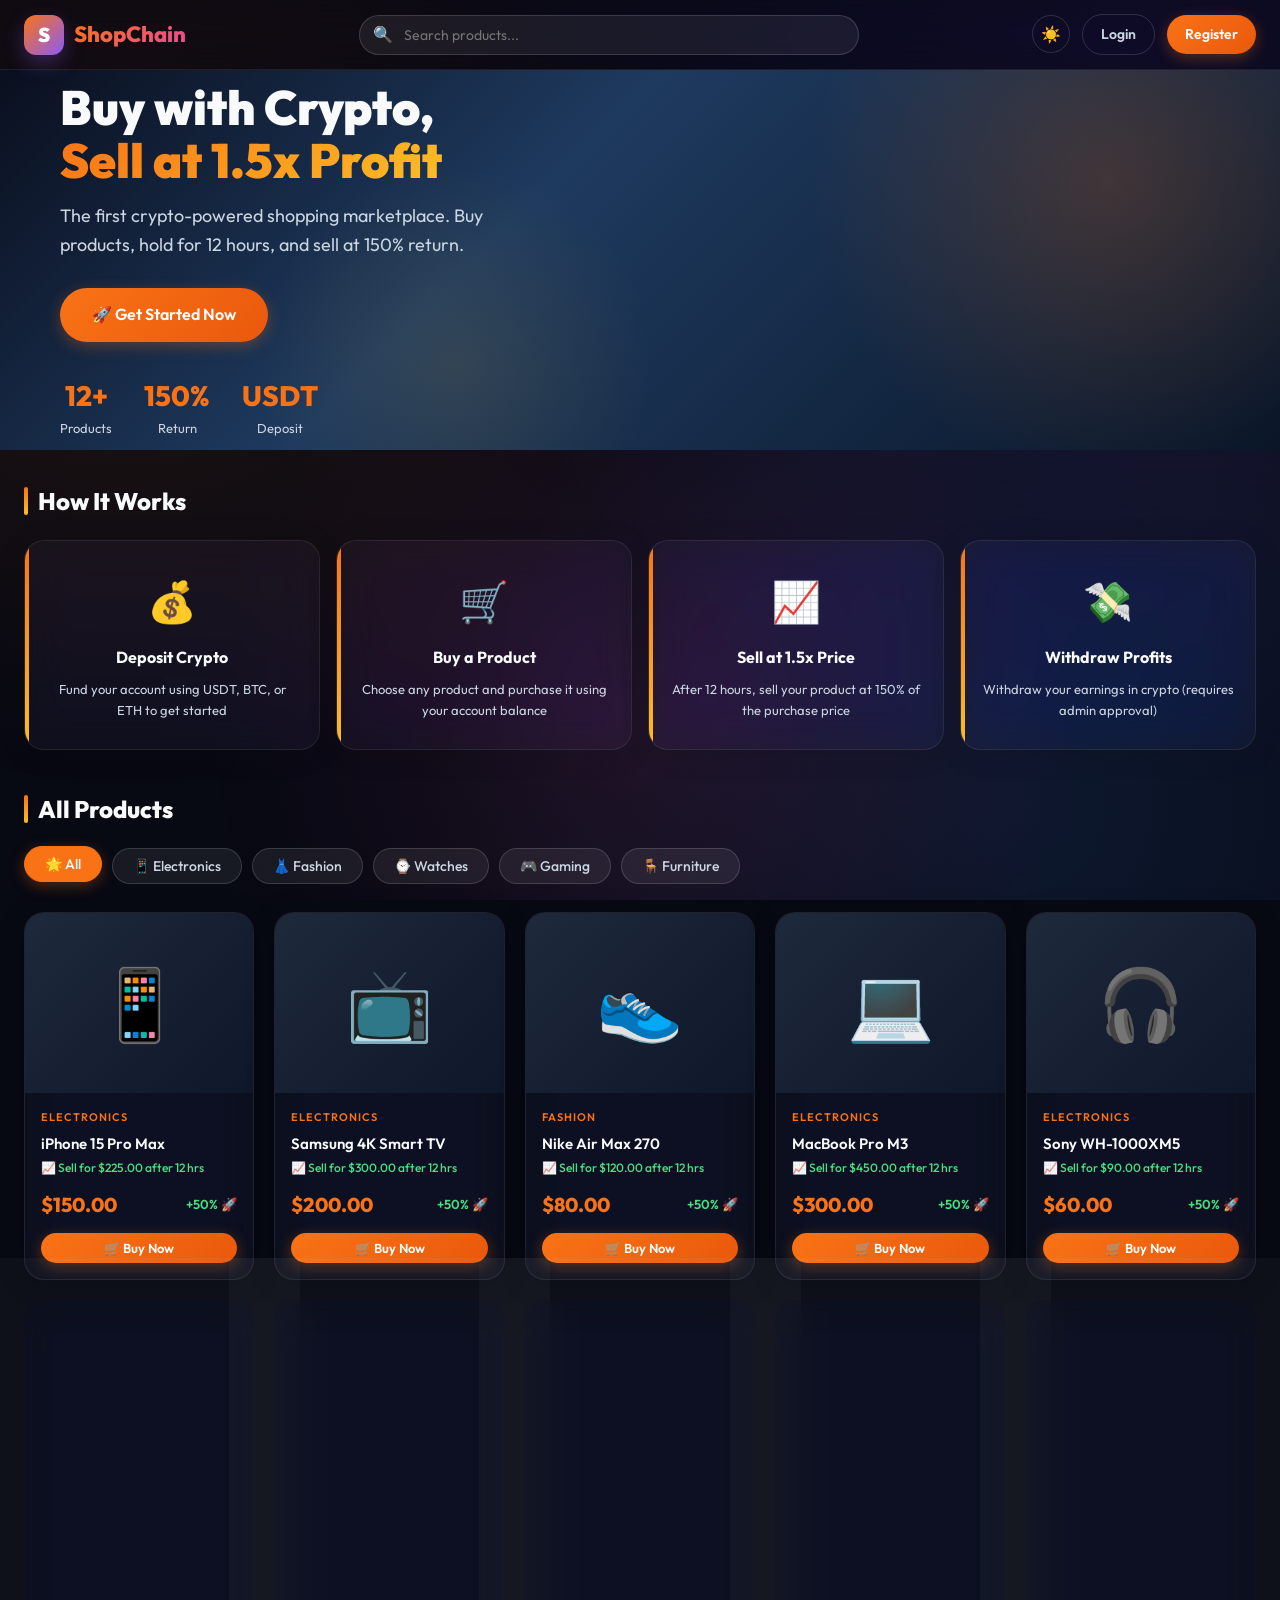
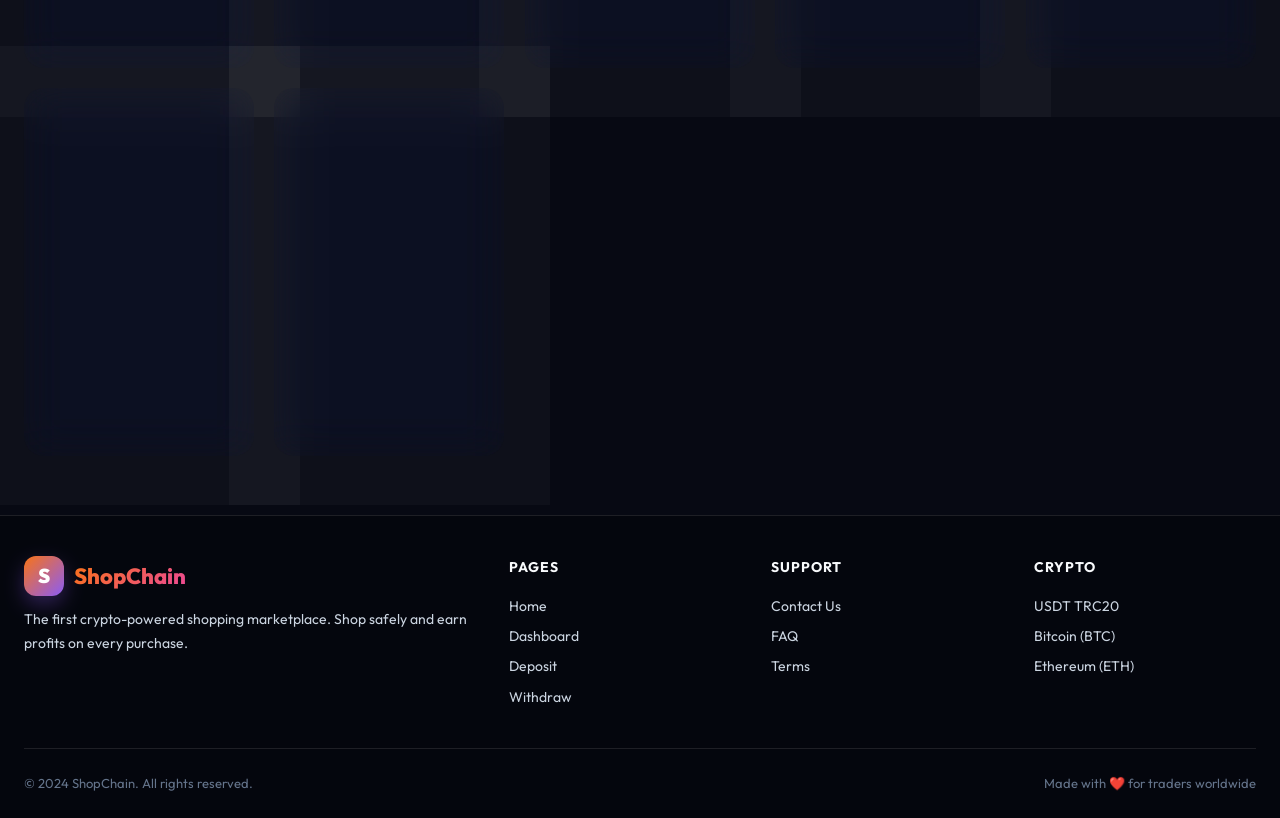
==== index.html @ e7ab2692 "feat: complete ShopChain platform with auto-verify BEP20 USDT deposits, light/dark themes, and mobil" ====
<!DOCTYPE html>
<html lang="en">
<head>
  <meta charset="UTF-8">
  <meta name="viewport" content="width=device-width, initial-scale=1.0">
  <title>ShopChain — Crypto-Powered Shopping Marketplace</title>
  <meta name="description" content="The best crypto-powered shopping marketplace. Buy products, hold them, and sell at 1.5x profit.">
  <link rel="stylesheet" href="/css/style.css">
</head>
<body>

<!-- NAVBAR -->
<nav class="navbar">
  <a href="/index.html" class="navbar-brand">
    <div class="logo-icon">S</div>
    <div class="logo-text">ShopChain</div>
  </a>
  <div class="navbar-center">
    <div class="search-box">
      <span class="search-icon">🔍</span>
      <input type="text" id="search-input" placeholder="Search products..." oninput="filterProducts()">
    </div>
  </div>
  <div class="navbar-right" id="nav-right">
    <a href="/login.html" class="nav-btn nav-btn-ghost">Login</a>
    <a href="/register.html" class="nav-btn nav-btn-primary">Register</a>
  </div>
</nav>

<!-- HERO BANNER -->
<div class="hero-banner">
  <div class="hero-bg"></div>
  <div class="hero-content">
    <h1>Buy with Crypto,<br><span>Sell at 1.5x Profit</span></h1>
    <p>The first crypto-powered shopping marketplace. Buy products, hold for 12 hours, and sell at 150% return.</p>
    <a href="/register.html" class="btn btn-primary" style="width:auto;padding:14px 32px;font-size:16px;">
      🚀 Get Started Now
    </a>
    <div class="hero-stats">
      <div class="hero-stat">
        <div class="hero-stat-value">12+</div>
        <div class="hero-stat-label">Products</div>
      </div>
      <div class="hero-stat">
        <div class="hero-stat-value">150%</div>
        <div class="hero-stat-label">Return</div>
      </div>
      <div class="hero-stat">
        <div class="hero-stat-value">USDT</div>
        <div class="hero-stat-label">Deposit</div>
      </div>
    </div>
  </div>
</div>

<!-- MAIN CONTENT -->
<div class="container">

  <!-- HOW IT WORKS -->
  <div style="margin-bottom:40px;">
    <div class="section-title">How It Works</div>
    <div style="display:grid;grid-template-columns:repeat(auto-fit,minmax(200px,1fr));gap:16px;">
      <div class="stat-card" style="text-align:center;padding:28px 20px;">
        <div style="font-size:40px;margin-bottom:12px;">💰</div>
        <div style="font-weight:700;margin-bottom:8px;font-size:16px;">Deposit Crypto</div>
        <div style="font-size:13px;color:var(--text-secondary);">Fund your account using USDT, BTC, or ETH to get started</div>
      </div>
      <div class="stat-card" style="text-align:center;padding:28px 20px;">
        <div style="font-size:40px;margin-bottom:12px;">🛒</div>
        <div style="font-weight:700;margin-bottom:8px;font-size:16px;">Buy a Product</div>
        <div style="font-size:13px;color:var(--text-secondary);">Choose any product and purchase it using your account balance</div>
      </div>
      <div class="stat-card" style="text-align:center;padding:28px 20px;">
        <div style="font-size:40px;margin-bottom:12px;">📈</div>
        <div style="font-weight:700;margin-bottom:8px;font-size:16px;">Sell at 1.5x Price</div>
        <div style="font-size:13px;color:var(--text-secondary);">After 12 hours, sell your product at 150% of the purchase price</div>
      </div>
      <div class="stat-card" style="text-align:center;padding:28px 20px;">
        <div style="font-size:40px;margin-bottom:12px;">💸</div>
        <div style="font-weight:700;margin-bottom:8px;font-size:16px;">Withdraw Profits</div>
        <div style="font-size:13px;color:var(--text-secondary);">Withdraw your earnings in crypto (requires admin approval)</div>
      </div>
    </div>
  </div>

  <!-- CATEGORY FILTER -->
  <div class="section-title">All Products</div>
  <div class="category-chips" id="category-chips">
    <button class="chip active" onclick="filterByCategory('all', this)">🌟 All</button>
    <button class="chip" onclick="filterByCategory('Electronics', this)">📱 Electronics</button>
    <button class="chip" onclick="filterByCategory('Fashion', this)">👗 Fashion</button>
    <button class="chip" onclick="filterByCategory('Watches', this)">⌚ Watches</button>
    <button class="chip" onclick="filterByCategory('Gaming', this)">🎮 Gaming</button>
    <button class="chip" onclick="filterByCategory('Furniture', this)">🪑 Furniture</button>
  </div>

  <!-- PRODUCT GRID -->
  <div class="product-grid" id="product-grid"></div>

</div>

<!-- FOOTER -->
<footer>
  <div class="footer-grid">
    <div class="footer-brand">
      <div class="navbar-brand" style="margin-bottom:12px;">
        <div class="logo-icon">S</div>
        <div class="logo-text">ShopChain</div>
      </div>
      <p>The first crypto-powered shopping marketplace. Shop safely and earn profits on every purchase.</p>
    </div>
    <div class="footer-col">
      <h4>Pages</h4>
      <a href="/index.html">Home</a>
      <a href="/dashboard.html">Dashboard</a>
      <a href="/deposit.html">Deposit</a>
      <a href="/withdraw.html">Withdraw</a>
    </div>
    <div class="footer-col">
      <h4>Support</h4>
      <a href="#">Contact Us</a>
      <a href="#">FAQ</a>
      <a href="#">Terms</a>
    </div>
    <div class="footer-col">
      <h4>Crypto</h4>
      <a href="#">USDT TRC20</a>
      <a href="#">Bitcoin (BTC)</a>
      <a href="#">Ethereum (ETH)</a>
    </div>
  </div>
  <div class="footer-bottom">
    <span>© 2024 ShopChain. All rights reserved.</span>
    <span>Made with ❤️ for traders worldwide</span>
  </div>
</footer>

<!-- BUY MODAL -->
<div class="modal-overlay" id="buy-modal">
  <div class="modal">
    <div class="modal-header">
      <div class="modal-title" id="modal-product-title">Buy Product</div>
      <button class="modal-close" onclick="closeBuyModal()">✕</button>
    </div>
    <div id="modal-body"></div>
  </div>
</div>

<script src="/js/app.js"></script>
<script>
  let currentCategory = 'all';
  let searchQuery = '';

  window.onload = function () {
    const user = getCurrentUser();
    updateNavBar(user);
    renderProducts();
  };

  function renderProducts() {
    const db = getDB();
    const grid = document.getElementById('product-grid');
    let products = db.products;

    if (currentCategory !== 'all') products = products.filter(p => p.category === currentCategory);
    if (searchQuery) products = products.filter(p => p.name.toLowerCase().includes(searchQuery.toLowerCase()));

    if (products.length === 0) {
      grid.innerHTML = `<div class="empty-state" style="grid-column:1/-1"><div class="empty-icon">🔍</div><h3>No products found</h3><p>Try a different search keyword</p></div>`;
      return;
    }

    grid.innerHTML = products.map(p => `
      <div class="product-card fade-up" onclick="showBuyModal('${p.id}')">
        <div class="product-img-wrap">
          <div style="font-size:70px;">${p.emoji}</div>
        </div>
        <div class="product-info">
          <div class="product-category">${p.category}</div>
          <div class="product-name">${p.name}</div>
          <div class="product-return">📈 Sell for ${formatMoney(p.price * 1.5)} after 12 hrs</div>
          <div class="product-price-row">
            <div class="product-price">${formatMoney(p.price)}</div>
            <div class="product-sell-price">+50% 🚀</div>
          </div>
          <button class="btn btn-primary btn-sm" onclick="event.stopPropagation();showBuyModal('${p.id}')">
            🛒 Buy Now
          </button>
        </div>
      </div>
    `).join('');
  }

  function filterByCategory(cat, btn) {
    currentCategory = cat;
    document.querySelectorAll('.chip').forEach(c => c.classList.remove('active'));
    btn.classList.add('active');
    renderProducts();
  }

  function filterProducts() {
    searchQuery = document.getElementById('search-input').value;
    renderProducts();
  }

  function showBuyModal(productId) {
    const user = getCurrentUser();
    const db = getDB();
    const product = db.products.find(p => p.id === productId);
    if (!product) return;

    document.getElementById('modal-product-title').textContent = product.name;

    if (!user) {
      document.getElementById('modal-body').innerHTML = `
        <div style="text-align:center;padding:20px 0;">
          <div style="font-size:60px;margin-bottom:16px;">${product.emoji}</div>
          <div style="font-size:18px;font-weight:700;margin-bottom:8px;">${product.name}</div>
          <div style="color:var(--text-secondary);font-size:14px;margin-bottom:24px;">${product.description}</div>
          <div style="background:rgba(249,115,22,0.1);border:1px solid rgba(249,115,22,0.3);border-radius:12px;padding:16px;margin-bottom:20px;">
            <div style="font-size:13px;color:var(--text-secondary);">Buy Price</div>
            <div style="font-size:28px;font-weight:800;color:var(--primary);">${formatMoney(product.price)}</div>
            <div style="font-size:13px;color:var(--success);">↑ Sell Price: ${formatMoney(product.price * 1.5)}</div>
          </div>
          <p style="font-size:14px;color:var(--text-secondary);margin-bottom:20px;">Please login to purchase this product</p>
          <a href="/login.html" class="btn btn-primary">🔑 Login Now</a>
        </div>`;
    } else {
      const canAfford = user.balance >= product.price;
      document.getElementById('modal-body').innerHTML = `
        <div style="text-align:center;padding:10px 0;">
          <div style="font-size:60px;margin-bottom:12px;">${product.emoji}</div>
          <div style="font-size:16px;font-weight:700;margin-bottom:6px;">${product.name}</div>
          <div style="color:var(--text-secondary);font-size:13px;margin-bottom:20px;">${product.description}</div>
          <div style="display:grid;grid-template-columns:1fr 1fr;gap:12px;margin-bottom:20px;">
            <div style="background:rgba(249,115,22,0.08);border:1px solid rgba(249,115,22,0.2);border-radius:10px;padding:12px;">
              <div style="font-size:12px;color:var(--text-secondary);">Buy Price</div>
              <div style="font-size:22px;font-weight:800;color:var(--primary);">${formatMoney(product.price)}</div>
            </div>
            <div style="background:rgba(34,197,94,0.08);border:1px solid rgba(34,197,94,0.2);border-radius:10px;padding:12px;">
              <div style="font-size:12px;color:var(--text-secondary);">Sell Price (after 12 hrs)</div>
              <div style="font-size:22px;font-weight:800;color:var(--success);">${formatMoney(product.price * 1.5)}</div>
            </div>
          </div>
          <div style="background:rgba(255,255,255,0.04);border-radius:10px;padding:12px;margin-bottom:20px;font-size:14px;">
            Your Balance: <strong style="color:${canAfford ? 'var(--success)' : 'var(--danger)'};">${formatMoney(user.balance)}</strong>
          </div>
          ${canAfford
            ? `<button class="btn btn-primary" onclick="confirmBuy('${product.id}')">✅ Confirm Purchase</button>`
            : `<div class="info-box warning" style="margin-bottom:12px;">💳 Insufficient balance! Please deposit first.</div>
               <a href="/deposit.html" class="btn btn-primary">💰 Deposit Now</a>`
          }
        </div>`;
    }

    document.getElementById('buy-modal').classList.add('active');
  }

  function closeBuyModal() {
    document.getElementById('buy-modal').classList.remove('active');
  }

  function confirmBuy(productId) {
    const user = getCurrentUser();
    if (!user) { window.location.href = '/login.html'; return; }
    const result = buyProduct(user.id, productId);
    if (result.success) {
      showToast('🎉 Product purchased! You can sell it in 12 hours.', 'success');
      closeBuyModal();
      updateNavBar(getCurrentUser());
      renderProducts();
    } else {
      showToast(result.message, 'error');
    }
  }

  document.getElementById('buy-modal').addEventListener('click', function(e) {
    if (e.target === this) closeBuyModal();
  });
</script>
</body>
</html>
---- css/style.css ----
@import url('https://fonts.googleapis.com/css2?family=Outfit:wght@300;400;500;600;700;800;900&display=swap');

:root {
  --primary: #f97316;
  --primary-dark: #ea580c;
  --primary-light: #fed7aa;
  --secondary: #1e3a5f;
  --accent: #fbbf24;
  --bg-dark: #070913;
  --bg-card: rgba(255,255,255,0.06);
  --bg-card-hover: rgba(255,255,255,0.1);
  --glass: rgba(255,255,255,0.07);
  --glass-border: rgba(255,255,255,0.15);
  --text-primary: #f8fafc;
  --text-secondary: #cbd5e1;
  --text-muted: #64748b;
  --success: #4ade80;
  --danger: #f87171;
  --warning: #fbbf24;
  --info: #60a5fa;
  --border: rgba(255,255,255,0.1);
  --shadow: 0 8px 32px 0 rgba(0,0,0,0.3);
  --radius: 20px;
  --radius-sm: 12px;
  --radius-lg: 28px;
}

* { margin: 0; padding: 0; box-sizing: border-box; }

html { scroll-behavior: smooth; }

body {
  font-family: 'Outfit', sans-serif;
  background: var(--bg-dark);
  color: var(--text-primary);
  min-height: 100vh;
  overflow-x: hidden;
  line-height: 1.6;
}

body::before {
  content: '';
  position: fixed;
  top: 0; left: 0;
  width: 100%; height: 100%;
  background: 
    radial-gradient(circle at 10% 20%, rgba(249,115,22,0.12) 0%, transparent 45%),
    radial-gradient(circle at 90% 10%, rgba(139,92,246,0.15) 0%, transparent 50%),
    radial-gradient(circle at 50% 80%, rgba(236,72,153,0.1) 0%, transparent 45%),
    radial-gradient(circle at 80% 90%, rgba(59,130,246,0.12) 0%, transparent 45%);
  pointer-events: none;
  z-index: 0;
}

/* ============ NAVBAR ============ */
.navbar {
  position: sticky;
  top: 0;
  z-index: 1000;
  background: rgba(7, 9, 19, 0.6);
  backdrop-filter: blur(28px) saturate(200%);
  -webkit-backdrop-filter: blur(28px) saturate(200%);
  border-bottom: 1px solid rgba(255, 255, 255, 0.08);
  padding: 0 24px;
  height: 70px;
  display: flex;
  align-items: center;
  justify-content: space-between;
}

.navbar-brand {
  display: flex;
  align-items: center;
  gap: 10px;
  text-decoration: none;
}

.navbar-brand .logo-icon {
  width: 40px; height: 40px;
  background: linear-gradient(135deg, var(--primary), #8b5cf6);
  border-radius: 12px;
  display: flex;
  align-items: center;
  justify-content: center;
  font-size: 20px;
  font-weight: 900;
  color: white;
  box-shadow: 0 8px 20px rgba(139,92,246,0.3);
}

.navbar-brand .logo-text {
  font-size: 22px;
  font-weight: 800;
  background: linear-gradient(135deg, var(--primary), #ec4899);
  -webkit-background-clip: text;
  -webkit-text-fill-color: transparent;
  background-clip: text;
}

.navbar-center {
  flex: 1;
  max-width: 500px;
  margin: 0 32px;
}

.search-box {
  position: relative;
}

.search-box input {
  width: 100%;
  padding: 10px 20px 10px 44px;
  background: var(--glass);
  border: 1px solid var(--glass-border);
  border-radius: 50px;
  color: var(--text-primary);
  font-family: 'Outfit', sans-serif;
  font-size: 14px;
  outline: none;
  transition: all 0.3s;
}

.search-box input:focus {
  border-color: var(--primary);
  background: rgba(249,115,22,0.08);
}

.search-box .search-icon {
  position: absolute;
  left: 14px;
  top: 50%;
  transform: translateY(-50%);
  color: var(--text-secondary);
  font-size: 16px;
}

.navbar-right {
  display: flex;
  align-items: center;
  gap: 12px;
}

.nav-btn {
  padding: 8px 18px;
  border-radius: 50px;
  font-family: 'Outfit', sans-serif;
  font-size: 14px;
  font-weight: 600;
  cursor: pointer;
  transition: all 0.3s;
  text-decoration: none;
  border: none;
}

.nav-btn-ghost {
  background: transparent;
  color: var(--text-secondary);
  border: 1px solid var(--glass-border);
}

.nav-btn-ghost:hover {
  color: var(--text-primary);
  border-color: var(--primary);
  background: rgba(249,115,22,0.1);
}

.nav-btn-primary {
  background: linear-gradient(135deg, var(--primary), var(--primary-dark));
  color: white;
  box-shadow: 0 4px 15px rgba(249,115,22,0.3);
}

.nav-btn-primary:hover {
  transform: translateY(-2px);
  box-shadow: 0 8px 25px rgba(249,115,22,0.4);
}

.balance-badge {
  display: flex;
  align-items: center;
  gap: 6px;
  padding: 8px 16px;
  background: rgba(34,197,94,0.1);
  border: 1px solid rgba(34,197,94,0.3);
  border-radius: 50px;
  font-size: 14px;
  font-weight: 700;
  color: var(--success);
}

/* ============ HERO BANNER ============ */
.hero-banner {
  position: relative;
  overflow: hidden;
  border-radius: 0;
  margin-bottom: 32px;
  height: 380px;
  display: flex;
  align-items: center;
}

.hero-bg {
  position: absolute;
  inset: 0;
  background: linear-gradient(135deg, #0a0f1e 0%, #1e3a5f 40%, #0a1628 100%);
}

.hero-bg::before {
  content: '';
  position: absolute;
  top: -50%;
  right: -10%;
  width: 600px;
  height: 600px;
  background: radial-gradient(circle, rgba(249,115,22,0.2) 0%, transparent 70%);
  animation: pulse 4s ease-in-out infinite;
}

.hero-bg::after {
  content: '';
  position: absolute;
  bottom: -30%;
  left: 20%;
  width: 400px;
  height: 400px;
  background: radial-gradient(circle, rgba(251,191,36,0.1) 0%, transparent 70%);
  animation: pulse 6s ease-in-out infinite reverse;
}

@keyframes pulse {
  0%, 100% { transform: scale(1); opacity: 0.7; }
  50% { transform: scale(1.1); opacity: 1; }
}

.hero-content {
  position: relative;
  z-index: 1;
  padding: 0 60px;
}

.hero-content h1 {
  font-size: 48px;
  font-weight: 900;
  line-height: 1.1;
  margin-bottom: 16px;
}

.hero-content h1 span {
  background: linear-gradient(135deg, var(--primary), var(--accent));
  -webkit-background-clip: text;
  -webkit-text-fill-color: transparent;
  background-clip: text;
}

.hero-content p {
  font-size: 18px;
  color: var(--text-secondary);
  margin-bottom: 28px;
  max-width: 500px;
}

.hero-stats {
  display: flex;
  gap: 32px;
  margin-top: 32px;
}

.hero-stat {
  text-align: center;
}

.hero-stat-value {
  font-size: 28px;
  font-weight: 800;
  color: var(--primary);
}

.hero-stat-label {
  font-size: 13px;
  color: var(--text-secondary);
}

/* ============ CONTAINER ============ */
.container {
  max-width: 1280px;
  margin: 0 auto;
  padding: 0 24px;
  position: relative;
  z-index: 1;
}

/* ============ SECTION TITLE ============ */
.section-title {
  font-size: 24px;
  font-weight: 800;
  margin-bottom: 20px;
  display: flex;
  align-items: center;
  gap: 10px;
}

.section-title::before {
  content: '';
  width: 4px;
  height: 28px;
  background: linear-gradient(to bottom, var(--primary), var(--accent));
  border-radius: 4px;
}

/* ============ CATEGORY CHIPS ============ */
.category-chips {
  display: flex;
  gap: 10px;
  margin-bottom: 28px;
  flex-wrap: wrap;
}

.chip {
  padding: 8px 20px;
  border-radius: 50px;
  background: var(--glass);
  border: 1px solid var(--glass-border);
  color: var(--text-secondary);
  font-size: 14px;
  font-weight: 500;
  cursor: pointer;
  transition: all 0.3s;
  font-family: 'Outfit', sans-serif;
}

.chip:hover, .chip.active {
  background: var(--primary);
  border-color: var(--primary);
  color: white;
  transform: translateY(-2px);
  box-shadow: 0 4px 15px rgba(249,115,22,0.3);
}

/* ============ PRODUCT GRID ============ */
.product-grid {
  display: grid;
  grid-template-columns: repeat(auto-fill, minmax(220px, 1fr));
  gap: 20px;
  margin-bottom: 40px;
}

.product-card {
  background: rgba(255, 255, 255, 0.03);
  backdrop-filter: blur(20px) saturate(180%);
  -webkit-backdrop-filter: blur(20px) saturate(180%);
  border: 1px solid rgba(255, 255, 255, 0.08);
  border-radius: var(--radius);
  overflow: hidden;
  cursor: pointer;
  transition: all 0.4s cubic-bezier(0.16, 1, 0.3, 1);
  position: relative;
  box-shadow: 0 4px 30px rgba(0, 0, 0, 0.15);
}

.product-card:hover {
  transform: translateY(-8px) scale(1.02);
  border-color: rgba(255, 255, 255, 0.25);
  background: rgba(255, 255, 255, 0.07);
  box-shadow: 0 20px 40px rgba(0,0,0,0.35);
}

.product-img {
  width: 100%;
  height: 180px;
  object-fit: cover;
  background: linear-gradient(135deg, #1e293b, #0f172a);
  display: flex;
  align-items: center;
  justify-content: center;
  font-size: 60px;
  transition: transform 0.3s;
}

.product-card:hover .product-img {
  transform: scale(1.05);
}

.product-img-wrap {
  overflow: hidden;
  height: 180px;
  background: linear-gradient(135deg, #1e293b, #0f172a);
  display: flex;
  align-items: center;
  justify-content: center;
  font-size: 60px;
}

.product-info {
  padding: 16px;
}

.product-category {
  font-size: 11px;
  color: var(--primary);
  font-weight: 600;
  text-transform: uppercase;
  letter-spacing: 1px;
  margin-bottom: 6px;
}

.product-name {
  font-size: 15px;
  font-weight: 600;
  color: var(--text-primary);
  margin-bottom: 4px;
  line-height: 1.4;
}

.product-return {
  font-size: 12px;
  color: var(--success);
  font-weight: 500;
  margin-bottom: 12px;
}

.product-price-row {
  display: flex;
  align-items: center;
  justify-content: space-between;
  margin-bottom: 12px;
}

.product-price {
  font-size: 20px;
  font-weight: 800;
  color: var(--primary);
}

.product-sell-price {
  font-size: 13px;
  color: var(--success);
  font-weight: 600;
}

.btn {
  display: inline-flex;
  align-items: center;
  justify-content: center;
  gap: 8px;
  padding: 10px 20px;
  border-radius: 50px;
  font-family: 'Outfit', sans-serif;
  font-size: 14px;
  font-weight: 600;
  cursor: pointer;
  transition: all 0.3s;
  text-decoration: none;
  border: none;
  width: 100%;
}

.btn-primary {
  background: linear-gradient(135deg, var(--primary), var(--primary-dark));
  color: white;
  box-shadow: 0 4px 15px rgba(249,115,22,0.3);
}

.btn-primary:hover {
  transform: translateY(-2px);
  box-shadow: 0 8px 25px rgba(249,115,22,0.5);
}

.btn-success {
  background: linear-gradient(135deg, var(--success), #16a34a);
  color: white;
  box-shadow: 0 4px 15px rgba(34,197,94,0.3);
}

.btn-success:hover {
  transform: translateY(-2px);
  box-shadow: 0 8px 25px rgba(34,197,94,0.5);
}

.btn-danger {
  background: linear-gradient(135deg, var(--danger), #dc2626);
  color: white;
}

.btn-outline {
  background: transparent;
  border: 1px solid var(--glass-border);
  color: var(--text-secondary);
}

.btn-outline:hover {
  border-color: var(--primary);
  color: var(--primary);
  background: rgba(249,115,22,0.1);
}

.btn-sm {
  padding: 7px 14px;
  font-size: 13px;
}

/* ============ GLASS CARD ============ */
.glass-card {
  background: rgba(255, 255, 255, 0.04);
  backdrop-filter: blur(28px) saturate(190%);
  -webkit-backdrop-filter: blur(28px) saturate(190%);
  border: 1px solid rgba(255, 255, 255, 0.12);
  border-radius: var(--radius);
  padding: 28px;
  box-shadow: var(--shadow);
}

/* ============ STATS CARDS ============ */
.stats-grid {
  display: grid;
  grid-template-columns: repeat(auto-fit, minmax(200px, 1fr));
  gap: 16px;
  margin-bottom: 32px;
}

.stat-card {
  background: rgba(255, 255, 255, 0.03);
  backdrop-filter: blur(20px) saturate(180%);
  -webkit-backdrop-filter: blur(20px) saturate(180%);
  border: 1px solid rgba(255, 255, 255, 0.08);
  border-radius: var(--radius);
  padding: 24px;
  transition: all 0.3s cubic-bezier(0.4, 0, 0.2, 1);
  position: relative;
  overflow: hidden;
  box-shadow: 0 4px 30px rgba(0, 0, 0, 0.1);
}

.stat-card::before {
  content: '';
  position: absolute;
  top: 0; left: 0;
  width: 4px;
  height: 100%;
  background: linear-gradient(to bottom, var(--primary), var(--accent));
}

.stat-card:hover {
  transform: translateY(-5px);
  border-color: rgba(255, 255, 255, 0.2);
  background: rgba(255, 255, 255, 0.06);
  box-shadow: 0 12px 40px rgba(0, 0, 0, 0.25);
}

.stat-label {
  font-size: 13px;
  color: var(--text-secondary);
  font-weight: 500;
  margin-bottom: 8px;
}

.stat-value {
  font-size: 28px;
  font-weight: 800;
  color: var(--text-primary);
}

.stat-value.green { color: var(--success); }
.stat-value.orange { color: var(--primary); }
.stat-value.blue { color: var(--info); }

.stat-icon {
  position: absolute;
  top: 20px;
  right: 20px;
  font-size: 32px;
  opacity: 0.2;
}

/* ============ FORM STYLES ============ */
.form-group {
  margin-bottom: 20px;
}

.form-label {
  display: block;
  font-size: 14px;
  font-weight: 600;
  color: var(--text-secondary);
  margin-bottom: 8px;
}

.form-control {
  width: 100%;
  padding: 12px 16px;
  background: rgba(255,255,255,0.04);
  border: 1px solid var(--glass-border);
  border-radius: var(--radius-sm);
  color: var(--text-primary);
  font-family: 'Outfit', sans-serif;
  font-size: 15px;
  outline: none;
  transition: all 0.3s;
}

.form-control:focus {
  border-color: var(--primary);
  background: rgba(249,115,22,0.06);
  box-shadow: 0 0 0 3px rgba(249,115,22,0.1);
}

.form-control::placeholder { color: var(--text-muted); }

select.form-control {
  cursor: pointer;
  appearance: none;
  background-image: url("data:image/svg+xml,%3Csvg xmlns='http://www.w3.org/2000/svg' viewBox='0 0 24 24' fill='%2394a3b8'%3E%3Cpath d='M7 10l5 5 5-5z'/%3E%3C/svg%3E");
  background-repeat: no-repeat;
  background-position: right 12px center;
  padding-right: 40px;
}

/* ============ BADGE ============ */
.badge {
  display: inline-flex;
  align-items: center;
  padding: 4px 10px;
  border-radius: 50px;
  font-size: 12px;
  font-weight: 600;
}

.badge-success { background: rgba(34,197,94,0.15); color: var(--success); }
.badge-danger { background: rgba(239,68,68,0.15); color: var(--danger); }
.badge-warning { background: rgba(245,158,11,0.15); color: var(--warning); }
.badge-info { background: rgba(59,130,246,0.15); color: var(--info); }
.badge-orange { background: rgba(249,115,22,0.15); color: var(--primary); }

/* ============ TABLE ============ */
.table-wrap {
  overflow-x: auto;
  border-radius: var(--radius);
  border: 1px solid var(--border);
}

table {
  width: 100%;
  border-collapse: collapse;
}

th {
  padding: 14px 16px;
  text-align: left;
  font-size: 12px;
  font-weight: 700;
  color: var(--text-secondary);
  text-transform: uppercase;
  letter-spacing: 1px;
  background: rgba(255,255,255,0.03);
  border-bottom: 1px solid var(--border);
}

td {
  padding: 16px;
  font-size: 14px;
  border-bottom: 1px solid rgba(255,255,255,0.04);
  color: var(--text-primary);
}

tr:last-child td { border-bottom: none; }
tr:hover td { background: rgba(255,255,255,0.02); }

/* ============ COUNTDOWN ============ */
.countdown {
  display: inline-flex;
  gap: 6px;
  align-items: center;
}

.countdown-block {
  background: rgba(249,115,22,0.12);
  border: 1px solid rgba(249,115,22,0.3);
  border-radius: 6px;
  padding: 4px 8px;
  text-align: center;
  min-width: 36px;
}

.countdown-num {
  font-size: 16px;
  font-weight: 800;
  color: var(--primary);
  line-height: 1;
}

.countdown-label {
  font-size: 9px;
  color: var(--text-muted);
  text-transform: uppercase;
}

/* ============ TOAST ============ */
.toast-container {
  position: fixed;
  top: 80px;
  right: 20px;
  z-index: 9999;
  display: flex;
  flex-direction: column;
  gap: 10px;
}

.toast {
  padding: 14px 20px;
  border-radius: var(--radius-sm);
  backdrop-filter: blur(20px);
  border: 1px solid;
  min-width: 280px;
  max-width: 360px;
  display: flex;
  align-items: center;
  gap: 10px;
  font-size: 14px;
  font-weight: 500;
  animation: slideIn 0.3s ease;
}

@keyframes slideIn {
  from { transform: translateX(100%); opacity: 0; }
  to { transform: translateX(0); opacity: 1; }
}

.toast-success {
  background: rgba(34,197,94,0.15);
  border-color: rgba(34,197,94,0.4);
  color: var(--success);
}

.toast-error {
  background: rgba(239,68,68,0.15);
  border-color: rgba(239,68,68,0.4);
  color: var(--danger);
}

.toast-info {
  background: rgba(59,130,246,0.15);
  border-color: rgba(59,130,246,0.4);
  color: var(--info);
}

/* ============ MODAL ============ */
.modal-overlay {
  position: fixed;
  inset: 0;
  background: rgba(0,0,0,0.7);
  backdrop-filter: blur(8px);
  z-index: 5000;
  display: flex;
  align-items: center;
  justify-content: center;
  padding: 20px;
  opacity: 0;
  pointer-events: none;
  transition: opacity 0.3s;
}

.modal-overlay.active {
  opacity: 1;
  pointer-events: all;
}

.modal {
  background: #0f1929;
  border: 1px solid var(--glass-border);
  border-radius: var(--radius-lg);
  padding: 32px;
  width: 100%;
  max-width: 480px;
  transform: scale(0.9);
  transition: transform 0.3s;
}

.modal-overlay.active .modal {
  transform: scale(1);
}

.modal-header {
  display: flex;
  align-items: center;
  justify-content: space-between;
  margin-bottom: 24px;
}

.modal-title {
  font-size: 20px;
  font-weight: 700;
}

.modal-close {
  width: 32px; height: 32px;
  border-radius: 8px;
  background: var(--glass);
  border: 1px solid var(--border);
  color: var(--text-secondary);
  cursor: pointer;
  display: flex;
  align-items: center;
  justify-content: center;
  font-size: 18px;
  transition: all 0.2s;
}

.modal-close:hover {
  background: rgba(239,68,68,0.15);
  color: var(--danger);
  border-color: rgba(239,68,68,0.3);
}

/* ============ PAGE LAYOUT ============ */
.page-layout {
  display: grid;
  grid-template-columns: 260px 1fr;
  gap: 24px;
  min-height: calc(100vh - 70px);
  padding: 24px;
  max-width: 1280px;
  margin: 0 auto;
  position: relative;
  z-index: 1;
}

.sidebar {
  position: sticky;
  top: 90px;
  height: fit-content;
}

.sidebar-menu {
  background: var(--glass);
  border: 1px solid var(--glass-border);
  border-radius: var(--radius);
  overflow: hidden;
}

.sidebar-item {
  display: flex;
  align-items: center;
  gap: 12px;
  padding: 14px 20px;
  color: var(--text-secondary);
  text-decoration: none;
  font-size: 14px;
  font-weight: 500;
  transition: all 0.2s;
  border-left: 3px solid transparent;
}

.sidebar-item:hover {
  background: rgba(249,115,22,0.08);
  color: var(--primary);
  border-left-color: var(--primary);
}

.sidebar-item.active {
  background: rgba(249,115,22,0.12);
  color: var(--primary);
  border-left-color: var(--primary);
  font-weight: 600;
}

.sidebar-item .icon { font-size: 18px; }

/* ============ WALLET ADDRESS ============ */
.wallet-box {
  background: rgba(255,255,255,0.04);
  border: 1px solid var(--border);
  border-radius: var(--radius-sm);
  padding: 16px;
  display: flex;
  align-items: center;
  justify-content: space-between;
  gap: 12px;
  margin-bottom: 16px;
}

.wallet-addr {
  font-family: 'Courier New', monospace;
  font-size: 13px;
  color: var(--text-secondary);
  word-break: break-all;
  flex: 1;
}

.copy-btn {
  padding: 6px 12px;
  background: rgba(249,115,22,0.15);
  border: 1px solid rgba(249,115,22,0.3);
  border-radius: 6px;
  color: var(--primary);
  font-size: 12px;
  font-weight: 600;
  cursor: pointer;
  transition: all 0.2s;
  white-space: nowrap;
  font-family: 'Outfit', sans-serif;
}

.copy-btn:hover {
  background: rgba(249,115,22,0.25);
}

/* ============ CRYPTO ICON ============ */
.crypto-tab {
  display: flex;
  gap: 8px;
  margin-bottom: 20px;
}

.crypto-option {
  flex: 1;
  padding: 12px;
  background: var(--glass);
  border: 2px solid var(--border);
  border-radius: var(--radius-sm);
  text-align: center;
  cursor: pointer;
  transition: all 0.3s;
}

.crypto-option.selected {
  border-color: var(--primary);
  background: rgba(249,115,22,0.1);
}

.crypto-option .crypto-symbol {
  font-size: 20px;
  margin-bottom: 4px;
}

.crypto-option .crypto-name {
  font-size: 12px;
  font-weight: 600;
  color: var(--text-secondary);
}

.crypto-option.selected .crypto-name { color: var(--primary); }

/* ============ TIMER BADGE ============ */
.timer-badge {
  display: inline-flex;
  align-items: center;
  gap: 6px;
  padding: 6px 12px;
  border-radius: 50px;
  font-size: 13px;
  font-weight: 700;
}

.timer-badge.running {
  background: rgba(249,115,22,0.12);
  border: 1px solid rgba(249,115,22,0.3);
  color: var(--primary);
}

.timer-badge.ready {
  background: rgba(34,197,94,0.12);
  border: 1px solid rgba(34,197,94,0.3);
  color: var(--success);
}

/* ============ DIVIDER ============ */
.divider {
  height: 1px;
  background: var(--border);
  margin: 24px 0;
}

/* ============ EMPTY STATE ============ */
.empty-state {
  text-align: center;
  padding: 60px 20px;
  color: var(--text-secondary);
}

.empty-state .empty-icon { font-size: 60px; margin-bottom: 16px; }
.empty-state h3 { font-size: 20px; font-weight: 600; margin-bottom: 8px; color: var(--text-primary); }
.empty-state p { font-size: 14px; }

/* ============ FOOTER ============ */
footer {
  background: rgba(0,0,0,0.3);
  border-top: 1px solid var(--border);
  padding: 40px 24px 24px;
  margin-top: 60px;
  position: relative;
  z-index: 1;
}

.footer-grid {
  max-width: 1280px;
  margin: 0 auto;
  display: grid;
  grid-template-columns: 2fr 1fr 1fr 1fr;
  gap: 40px;
  margin-bottom: 32px;
}

.footer-brand p {
  font-size: 14px;
  color: var(--text-secondary);
  line-height: 1.7;
  margin-top: 12px;
}

.footer-col h4 {
  font-size: 14px;
  font-weight: 700;
  color: var(--text-primary);
  margin-bottom: 16px;
  text-transform: uppercase;
  letter-spacing: 1px;
}

.footer-col a {
  display: block;
  font-size: 14px;
  color: var(--text-secondary);
  text-decoration: none;
  margin-bottom: 8px;
  transition: color 0.2s;
}

.footer-col a:hover { color: var(--primary); }

.footer-bottom {
  max-width: 1280px;
  margin: 0 auto;
  padding-top: 24px;
  border-top: 1px solid var(--border);
  display: flex;
  align-items: center;
  justify-content: space-between;
  font-size: 13px;
  color: var(--text-muted);
}

/* ============ ANIMATIONS ============ */
@keyframes fadeUp {
  from { opacity: 0; transform: translateY(20px); }
  to { opacity: 1; transform: translateY(0); }
}

.fade-up { animation: fadeUp 0.5s ease forwards; }

@keyframes spin {
  to { transform: rotate(360deg); }
}

.loading-spinner {
  width: 20px; height: 20px;
  border: 2px solid rgba(255,255,255,0.2);
  border-top-color: white;
  border-radius: 50%;
  animation: spin 0.7s linear infinite;
  display: inline-block;
}

/* ============ RESPONSIVE ============ */
@media (max-width: 900px) {
  .hero-content { padding: 0 24px; }
  .hero-content h1 { font-size: 32px; }
  .footer-grid { grid-template-columns: 1fr 1fr; }
  .page-layout { grid-template-columns: 1fr; }
  .navbar-center { display: none; }
}

@media (max-width: 600px) {
  .product-grid { grid-template-columns: repeat(2, 1fr); }
  .hero-banner { height: 280px; }
  .footer-grid { grid-template-columns: 1fr; }
  .stats-grid { grid-template-columns: 1fr 1fr; }
}

/* ============ SCROLLBAR ============ */
::-webkit-scrollbar { width: 6px; height: 6px; }
::-webkit-scrollbar-track { background: transparent; }
::-webkit-scrollbar-thumb { background: rgba(255,255,255,0.1); border-radius: 10px; }
::-webkit-scrollbar-thumb:hover { background: rgba(249,115,22,0.5); }

/* ============ PAGE HEADER ============ */
.page-header {
  padding: 32px 0 24px;
  border-bottom: 1px solid var(--border);
  margin-bottom: 32px;
}

.page-header h1 {
  font-size: 28px;
  font-weight: 800;
  margin-bottom: 6px;
}

.page-header p {
  font-size: 15px;
  color: var(--text-secondary);
}

/* ============ STEP INDICATOR ============ */
.steps {
  display: flex;
  align-items: center;
  gap: 0;
  margin-bottom: 32px;
}

.step {
  display: flex;
  align-items: center;
  gap: 10px;
  flex: 1;
}

.step-num {
  width: 32px; height: 32px;
  border-radius: 50%;
  display: flex;
  align-items: center;
  justify-content: center;
  font-size: 13px;
  font-weight: 700;
  background: var(--glass);
  border: 2px solid var(--border);
  color: var(--text-secondary);
  flex-shrink: 0;
}

.step.active .step-num {
  background: var(--primary);
  border-color: var(--primary);
  color: white;
}

.step.done .step-num {
  background: var(--success);
  border-color: var(--success);
  color: white;
}

.step-label {
  font-size: 13px;
  color: var(--text-muted);
  font-weight: 500;
}

.step.active .step-label { color: var(--primary); font-weight: 600; }
.step.done .step-label { color: var(--success); }

.step-line {
  flex: 1;
  height: 2px;
  background: var(--border);
  margin: 0 8px;
}

.step-line.done { background: var(--success); }

/* ============ QR BOX ============ */
.qr-box {
  width: 160px;
  height: 160px;
  background: white;
  border-radius: var(--radius-sm);
  display: flex;
  align-items: center;
  justify-content: center;
  margin: 0 auto 20px;
  padding: 12px;
  font-size: 11px;
  color: #000;
  text-align: center;
}

.qr-box img {
  width: 100%;
  height: 100%;
  object-fit: contain;
}

/* ============ INFO BOX ============ */
.info-box {
  padding: 16px 20px;
  border-radius: var(--radius-sm);
  font-size: 14px;
  line-height: 1.6;
}

.info-box.warning {
  background: rgba(245,158,11,0.08);
  border: 1px solid rgba(245,158,11,0.25);
  color: var(--warning);
}

.info-box.info {
  background: rgba(59,130,246,0.08);
  border: 1px solid rgba(59,130,246,0.25);
  color: var(--info);
}

.info-box.success {
  background: rgba(34,197,94,0.08);
  border: 1px solid rgba(34,197,94,0.25);
  color: var(--success);
}

/* ============ LIGHT THEME OVERRIDES ============ */
body.light-theme {
  --bg-dark: #f1f5f9;
  --bg-card: rgba(0, 0, 0, 0.02);
  --bg-card-hover: rgba(0, 0, 0, 0.04);
  --glass: rgba(255, 255, 255, 0.65);
  --glass-border: rgba(0, 0, 0, 0.08);
  --text-primary: #0f172a;
  --text-secondary: #475569;
  --text-muted: #94a3b8;
  --border: rgba(0, 0, 0, 0.06);
  --shadow: 0 8px 32px 0 rgba(15, 23, 42, 0.06);
}

body.light-theme::before {
  background: 
    radial-gradient(circle at 10% 20%, rgba(249,115,22,0.06) 0%, transparent 45%),
    radial-gradient(circle at 90% 10%, rgba(139,92,246,0.07) 0%, transparent 50%),
    radial-gradient(circle at 50% 80%, rgba(236,72,153,0.05) 0%, transparent 45%),
    radial-gradient(circle at 80% 90%, rgba(59,130,246,0.06) 0%, transparent 45%);
}

body.light-theme .navbar {
  background: rgba(241, 245, 249, 0.7);
  border-bottom-color: rgba(0, 0, 0, 0.06);
}

body.light-theme .sidebar-menu {
  background: rgba(255, 255, 255, 0.6);
  border-color: rgba(0, 0, 0, 0.06);
}

body.light-theme td {
  border-bottom-color: rgba(0, 0, 0, 0.03);
}

body.light-theme tr:hover td {
  background: rgba(0, 0, 0, 0.01);
}

body.light-theme .form-control {
  background: rgba(0, 0, 0, 0.02);
  border-color: rgba(0, 0, 0, 0.08);
}

body.light-theme .form-control:focus {
  background: rgba(249,115,22,0.02);
}

/* ============ MOBILE RESPONSIVE OPTIMIZATION ============ */
@media (max-width: 768px) {
  .page-layout {
    grid-template-columns: 1fr;
    padding: 12px 12px 90px 12px;
    gap: 16px;
  }

  .sidebar {
    position: fixed;
    bottom: 0;
    left: 0;
    right: 0;
    top: auto;
    z-index: 2000;
    height: 70px;
    background: var(--bg-dark);
    backdrop-filter: blur(28px) saturate(190%);
    -webkit-backdrop-filter: blur(28px) saturate(190%);
    border-top: 1px solid var(--border);
    width: 100%;
    margin: 0;
    box-shadow: 0 -8px 32px 0 rgba(0,0,0,0.25);
  }

  .sidebar-menu {
    display: flex;
    justify-content: space-around;
    background: transparent;
    border: none;
    border-radius: 0;
  }

  .sidebar-item {
    flex-direction: column;
    gap: 4px;
    padding: 8px 4px;
    font-size: 10px;
    text-align: center;
    border-left: none;
    border-top: 3px solid transparent;
    flex: 1;
    justify-content: center;
    color: var(--text-secondary);
  }

  .sidebar-item:hover {
    background: transparent;
    color: var(--primary);
  }

  .sidebar-item.active {
    background: transparent;
    color: var(--primary);
    border-top-color: var(--primary);
    border-left-color: transparent;
  }

  .sidebar-item .icon {
    font-size: 20px;
    margin: 0;
  }

  /* Hide non-essential sidebar boxes on mobile to save space */
  .sidebar .glass-card {
    display: none;
  }

  /* Stats grid - 2 columns */
  .stats-grid {
    grid-template-columns: 1fr 1fr;
    gap: 10px;
    margin-bottom: 20px;
  }

  .stat-card {
    padding: 16px;
  }

  .stat-value {
    font-size: 20px;
  }

  .stat-icon {
    font-size: 24px;
    top: 14px;
    right: 14px;
  }

  /* Product grid - 2 columns */
  .product-grid {
    grid-template-columns: 1fr 1fr;
    gap: 10px;
  }

  .product-card {
    border-radius: 14px;
  }

  .product-img-wrap, .product-img {
    height: 120px;
    font-size: 40px;
  }

  .product-info {
    padding: 10px;
  }

  .product-name {
    font-size: 13px;
    white-space: nowrap;
    overflow: hidden;
    text-overflow: ellipsis;
  }

  .product-price {
    font-size: 16px;
  }

  .product-return {
    font-size: 10px;
  }

  /* Navbar details */
  .navbar {
    padding: 0 16px;
  }

  .navbar-center {
    display: none; /* Hide main search bar on mobile navbar to avoid overlap */
  }

  .hero-banner {
    height: 240px;
    padding: 24px 16px;
  }

  .hero-banner h1 {
    font-size: 24px;
  }

  .hero-banner p {
    font-size: 13px;
  }

  .hero-stats {
    display: none;
  }

  /* Layout forms & details */
  div[style*="grid-template-columns:1fr 1fr"] {
    grid-template-columns: 1fr !important;
    gap: 16px !important;
  }
}
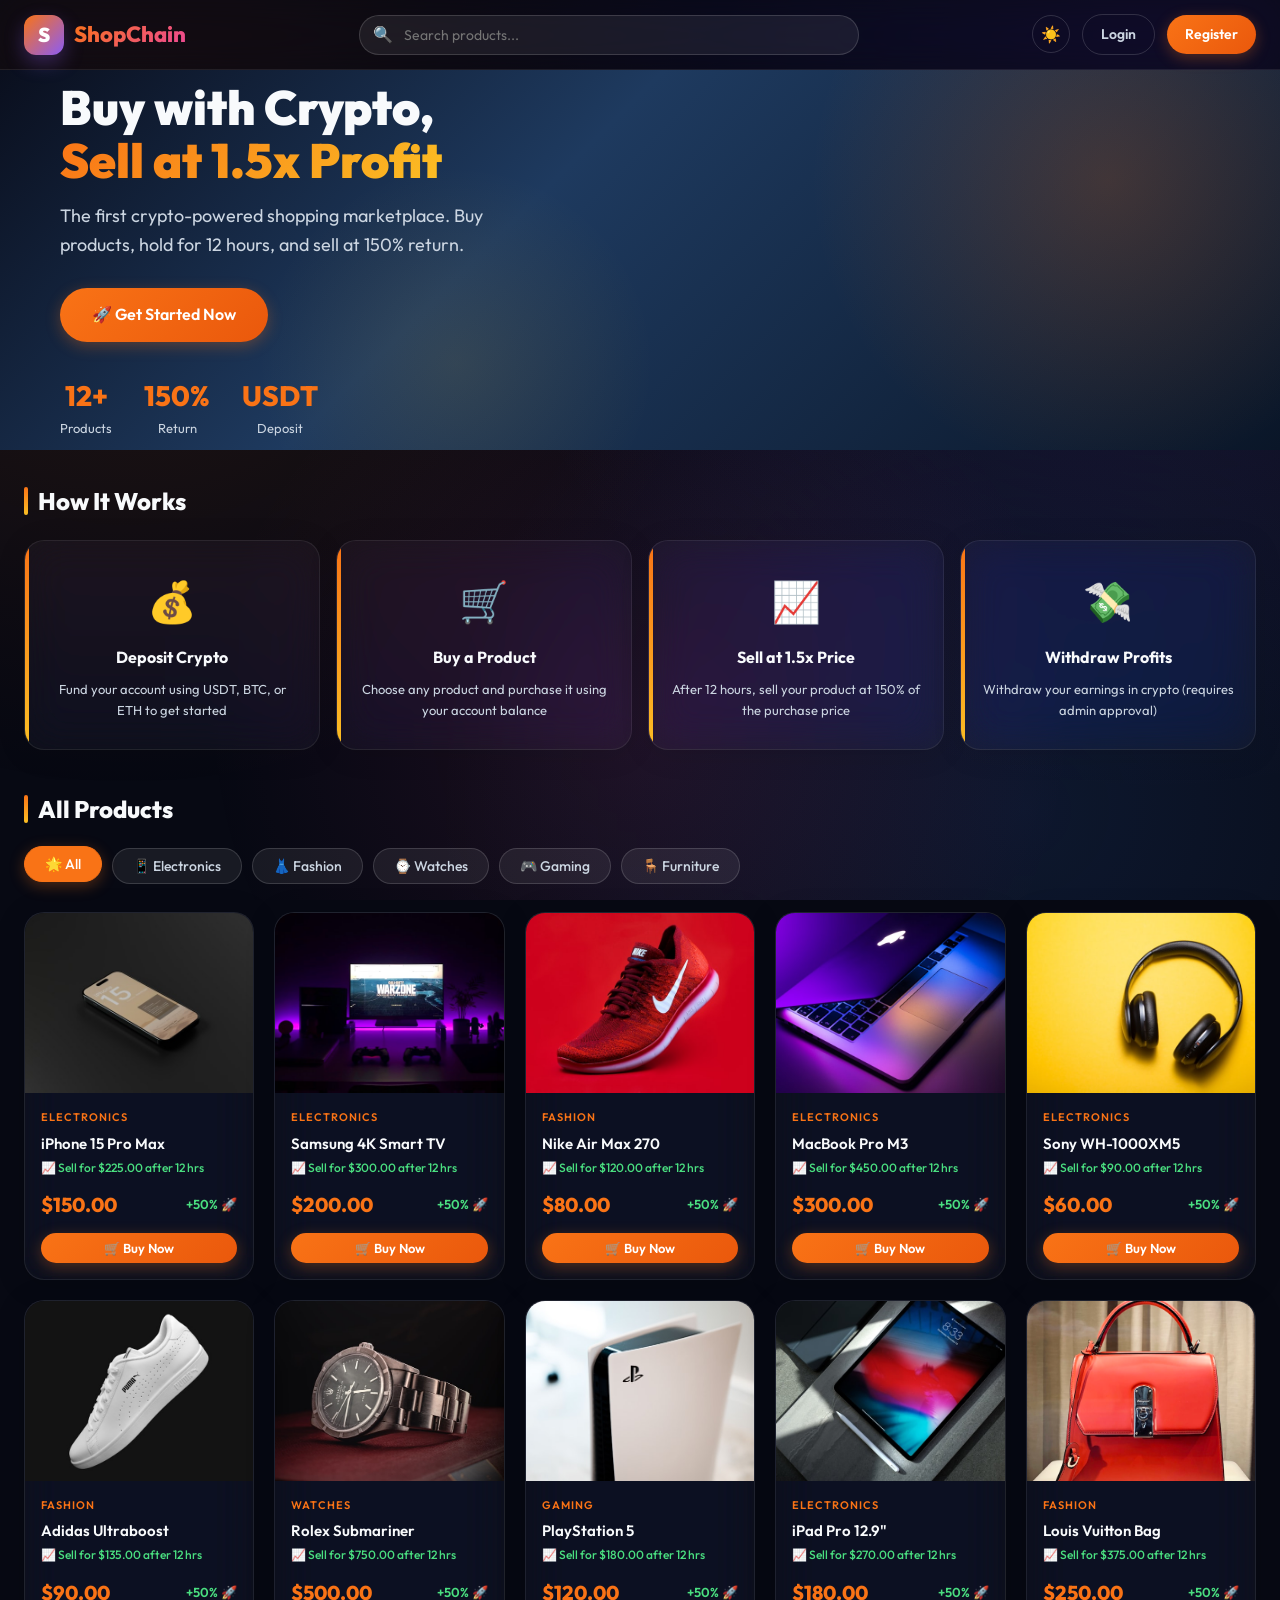
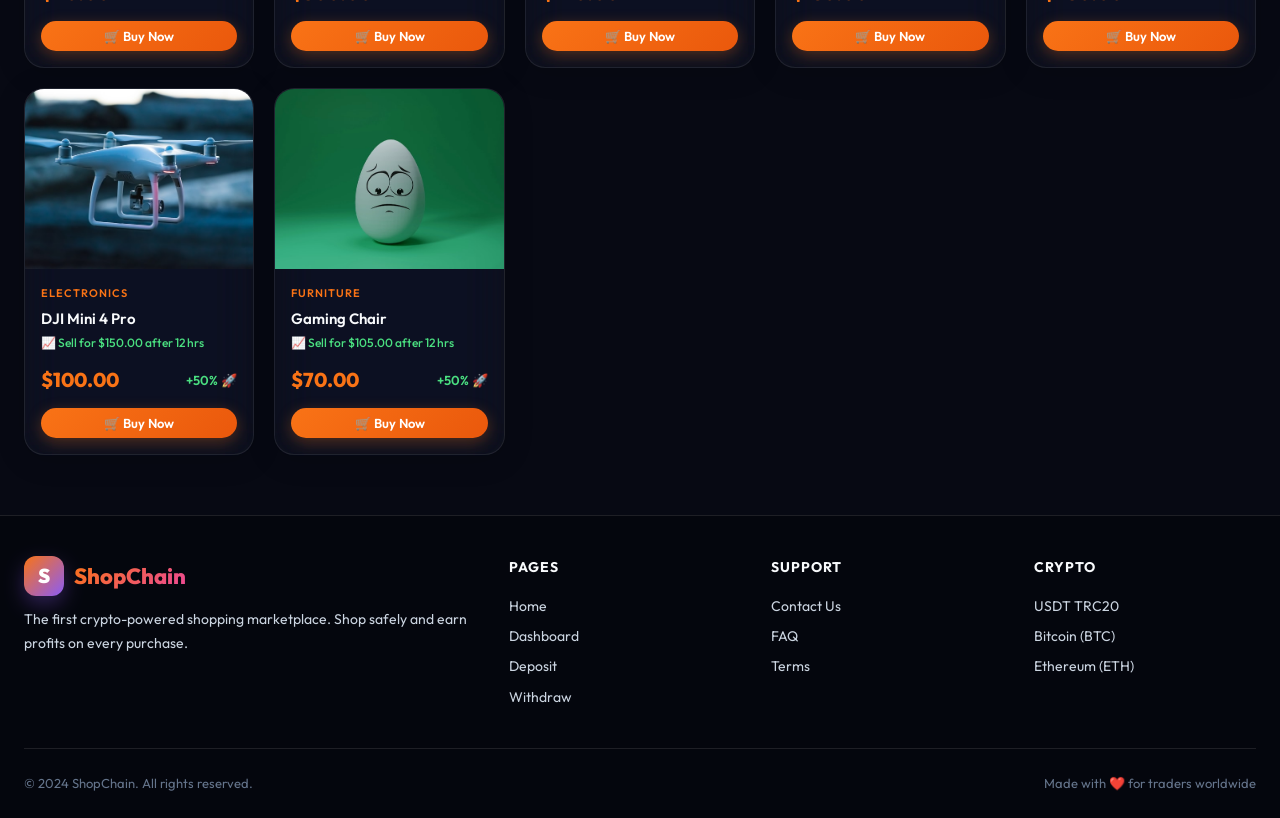
==== commit 1efd68df: "feat: replace emojis with high-quality generated product image assets" ====
--- a/index.html
+++ b/index.html
@@ -173,7 +173,7 @@
     grid.innerHTML = products.map(p => `
       <div class="product-card fade-up" onclick="showBuyModal('${p.id}')">
         <div class="product-img-wrap">
-          <div style="font-size:70px;">${p.emoji}</div>
+          <img src="${p.image}" class="product-img" alt="${p.name}">
         </div>
         <div class="product-info">
           <div class="product-category">${p.category}</div>
@@ -214,7 +214,7 @@
     if (!user) {
       document.getElementById('modal-body').innerHTML = `
         <div style="text-align:center;padding:20px 0;">
-          <div style="font-size:60px;margin-bottom:16px;">${product.emoji}</div>
+          <img src="${product.image}" alt="${product.name}" style="height:120px;width:auto;margin:0 auto 16px auto;display:block;border-radius:10px;object-fit:contain;">
           <div style="font-size:18px;font-weight:700;margin-bottom:8px;">${product.name}</div>
           <div style="color:var(--text-secondary);font-size:14px;margin-bottom:24px;">${product.description}</div>
           <div style="background:rgba(249,115,22,0.1);border:1px solid rgba(249,115,22,0.3);border-radius:12px;padding:16px;margin-bottom:20px;">
@@ -229,7 +229,7 @@
       const canAfford = user.balance >= product.price;
       document.getElementById('modal-body').innerHTML = `
         <div style="text-align:center;padding:10px 0;">
-          <div style="font-size:60px;margin-bottom:12px;">${product.emoji}</div>
+          <img src="${product.image}" alt="${product.name}" style="height:120px;width:auto;margin:0 auto 12px auto;display:block;border-radius:10px;object-fit:contain;">
           <div style="font-size:16px;font-weight:700;margin-bottom:6px;">${product.name}</div>
           <div style="color:var(--text-secondary);font-size:13px;margin-bottom:20px;">${product.description}</div>
           <div style="display:grid;grid-template-columns:1fr 1fr;gap:12px;margin-bottom:20px;">
--- a/css/style.css
+++ b/css/style.css
@@ -1257,12 +1257,22 @@
 
 /* ============ MOBILE RESPONSIVE OPTIMIZATION ============ */
 @media (max-width: 768px) {
+  /* Layout Adjustments */
   .page-layout {
     grid-template-columns: 1fr;
-    padding: 12px 12px 90px 12px;
-    gap: 16px;
-  }
-
+    padding: 16px 12px 100px 12px;
+    gap: 20px;
+  }
+
+  .page-header h1 {
+    font-size: 24px;
+  }
+
+  .page-header p {
+    font-size: 13px;
+  }
+
+  /* Fixed Bottom Bar Navigation (iOS style) */
   .sidebar {
     position: fixed;
     bottom: 0;
@@ -1270,14 +1280,16 @@
     right: 0;
     top: auto;
     z-index: 2000;
-    height: 70px;
-    background: var(--bg-dark);
-    backdrop-filter: blur(28px) saturate(190%);
-    -webkit-backdrop-filter: blur(28px) saturate(190%);
+    height: 76px;
+    background: rgba(7, 9, 19, 0.75);
+    backdrop-filter: blur(30px) saturate(190%);
+    -webkit-backdrop-filter: blur(30px) saturate(190%);
     border-top: 1px solid var(--border);
     width: 100%;
     margin: 0;
-    box-shadow: 0 -8px 32px 0 rgba(0,0,0,0.25);
+    padding: 0;
+    padding-bottom: env(safe-area-inset-bottom, 14px);
+    box-shadow: 0 -8px 30px rgba(0,0,0,0.4);
   }
 
   .sidebar-menu {
@@ -1286,17 +1298,20 @@
     background: transparent;
     border: none;
     border-radius: 0;
+    height: 100%;
+    align-items: center;
   }
 
   .sidebar-item {
     flex-direction: column;
     gap: 4px;
-    padding: 8px 4px;
+    padding: 6px 2px;
     font-size: 10px;
     text-align: center;
     border-left: none;
     border-top: 3px solid transparent;
     flex: 1;
+    height: 100%;
     justify-content: center;
     color: var(--text-secondary);
   }
@@ -1311,102 +1326,194 @@
     color: var(--primary);
     border-top-color: var(--primary);
     border-left-color: transparent;
+    font-weight: 700;
   }
 
   .sidebar-item .icon {
-    font-size: 20px;
+    font-size: 22px;
     margin: 0;
   }
 
-  /* Hide non-essential sidebar boxes on mobile to save space */
+  /* Hide sidebar decorative boxes */
   .sidebar .glass-card {
     display: none;
   }
 
-  /* Stats grid - 2 columns */
+  /* Mobile-first Product Grid (2 Columns) */
+  .product-grid {
+    grid-template-columns: 1fr 1fr;
+    gap: 12px;
+  }
+
+  .product-card {
+    border-radius: 18px;
+    background: rgba(255, 255, 255, 0.04);
+  }
+
+  .product-img-wrap, .product-img {
+    height: 130px;
+    font-size: 44px;
+  }
+
+  .product-info {
+    padding: 12px;
+  }
+
+  .product-category {
+    font-size: 9px;
+  }
+
+  .product-name {
+    font-size: 13px;
+    font-weight: 600;
+    height: 36px;
+    overflow: hidden;
+    text-overflow: ellipsis;
+    display: -webkit-box;
+    -webkit-line-clamp: 2;
+    -webkit-box-orient: vertical;
+    white-space: normal;
+  }
+
+  .product-price {
+    font-size: 17px;
+  }
+
+  .product-return {
+    font-size: 10px;
+  }
+
+  .product-card .btn {
+    padding: 8px 12px;
+    font-size: 12px;
+  }
+
+  /* Mobile Stats Grid (2 Columns) */
   .stats-grid {
-    grid-template-columns: 1fr 1fr;
-    gap: 10px;
-    margin-bottom: 20px;
+    grid-template-columns: 1fr 1fr !important;
+    gap: 12px;
   }
 
   .stat-card {
     padding: 16px;
+    border-radius: 16px;
   }
 
   .stat-value {
-    font-size: 20px;
+    font-size: 22px;
+  }
+
+  .stat-label {
+    font-size: 11px;
   }
 
   .stat-icon {
     font-size: 24px;
-    top: 14px;
-    right: 14px;
-  }
-
-  /* Product grid - 2 columns */
-  .product-grid {
-    grid-template-columns: 1fr 1fr;
-    gap: 10px;
-  }
-
-  .product-card {
-    border-radius: 14px;
-  }
-
-  .product-img-wrap, .product-img {
-    height: 120px;
-    font-size: 40px;
-  }
-
-  .product-info {
-    padding: 10px;
-  }
-
-  .product-name {
-    font-size: 13px;
-    white-space: nowrap;
-    overflow: hidden;
-    text-overflow: ellipsis;
-  }
-
-  .product-price {
-    font-size: 16px;
-  }
-
-  .product-return {
-    font-size: 10px;
-  }
-
-  /* Navbar details */
+    top: 12px;
+    right: 12px;
+  }
+
+  /* iOS Bottom Sheet style for Modals on Mobile */
+  .modal-overlay {
+    align-items: flex-end;
+    padding: 0;
+  }
+
+  .modal {
+    max-width: 100% !important;
+    border-radius: 28px 28px 0 0 !important;
+    margin: 0;
+    padding: 24px 20px 40px 20px;
+    transform: translateY(100%) !important;
+    transition: transform 0.4s cubic-bezier(0.16, 1, 0.3, 1) !important;
+  }
+
+  .modal-overlay.active .modal {
+    transform: translateY(0) !important;
+  }
+
+  /* Form & inputs size optimization for touch */
+  .form-control {
+    padding: 14px 16px;
+    font-size: 15px;
+  }
+
+  .btn {
+    padding: 14px 20px;
+    font-size: 15px;
+  }
+
+  /* Mobile Navbar */
   .navbar {
     padding: 0 16px;
+    height: 64px;
+  }
+
+  .navbar-brand .logo-text {
+    font-size: 19px;
+  }
+
+  .navbar-brand .logo-icon {
+    width: 34px;
+    height: 34px;
+    font-size: 18px;
+    border-radius: 9px;
   }
 
   .navbar-center {
-    display: none; /* Hide main search bar on mobile navbar to avoid overlap */
-  }
-
+    display: none;
+  }
+
+  /* Hero Section */
   .hero-banner {
-    height: 240px;
+    height: 200px;
+    margin: 0;
+    border-radius: 0;
     padding: 24px 16px;
   }
 
-  .hero-banner h1 {
+  .hero-content h1 {
     font-size: 24px;
-  }
-
-  .hero-banner p {
-    font-size: 13px;
+    line-height: 1.2;
+  }
+
+  .hero-content p {
+    font-size: 12px;
+    margin-bottom: 16px;
   }
 
   .hero-stats {
     display: none;
   }
 
-  /* Layout forms & details */
-  div[style*="grid-template-columns:1fr 1fr"] {
+  /* Auto-collapsing 2-column layouts to single column */
+  div[style*="grid-template-columns: 1fr 1fr"],
+  div[style*="grid-template-columns:1fr 1fr"],
+  div[style*="grid-template-columns: 1fr 1fr 1fr"] {
     grid-template-columns: 1fr !important;
     gap: 16px !important;
   }
-}
+
+  /* Admin Header */
+  .admin-nav {
+    top: 64px;
+    padding: 6px 16px;
+    font-size: 11px;
+  }
+
+  /* Table styling wrapper for mobile readability */
+  .table-wrap {
+    border-radius: 16px;
+    box-shadow: 0 4px 20px rgba(0,0,0,0.15);
+  }
+
+  th {
+    padding: 12px;
+    font-size: 11px;
+  }
+
+  td {
+    padding: 12px;
+    font-size: 13px;
+  }
+}
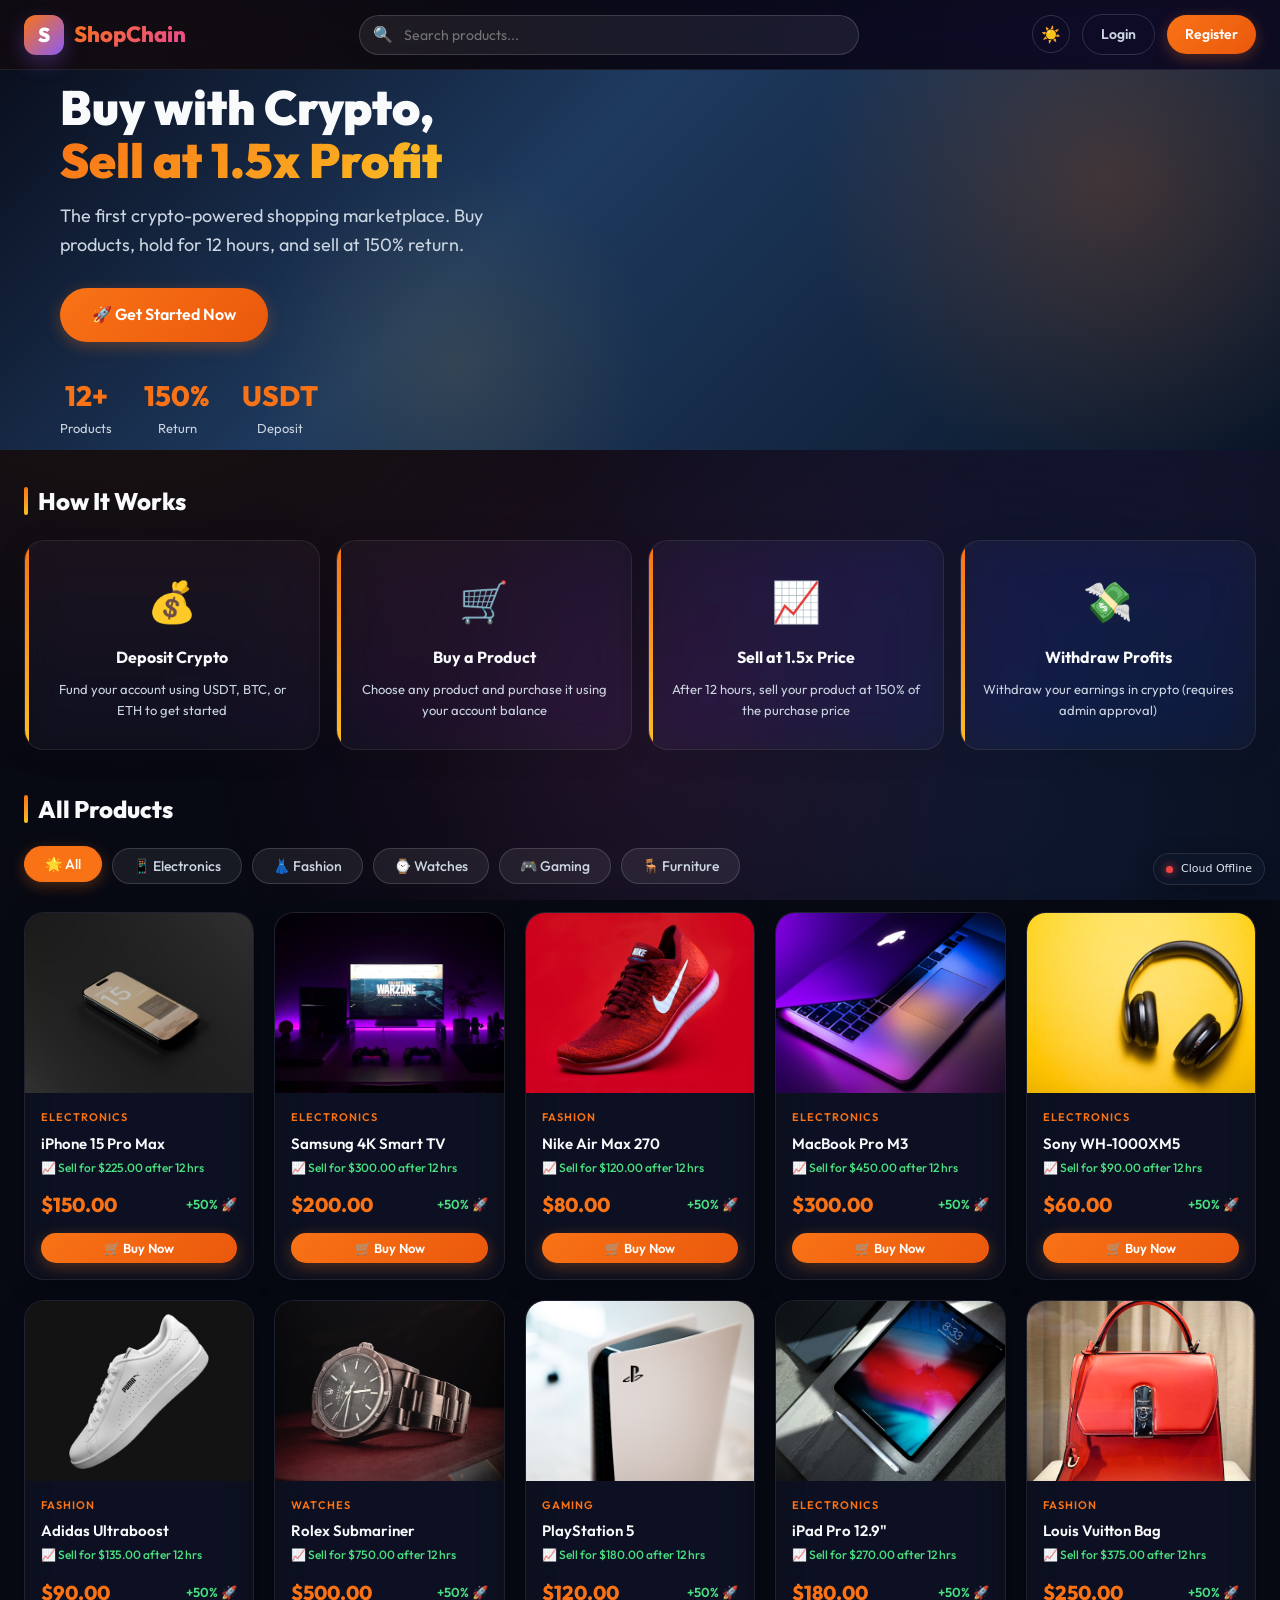
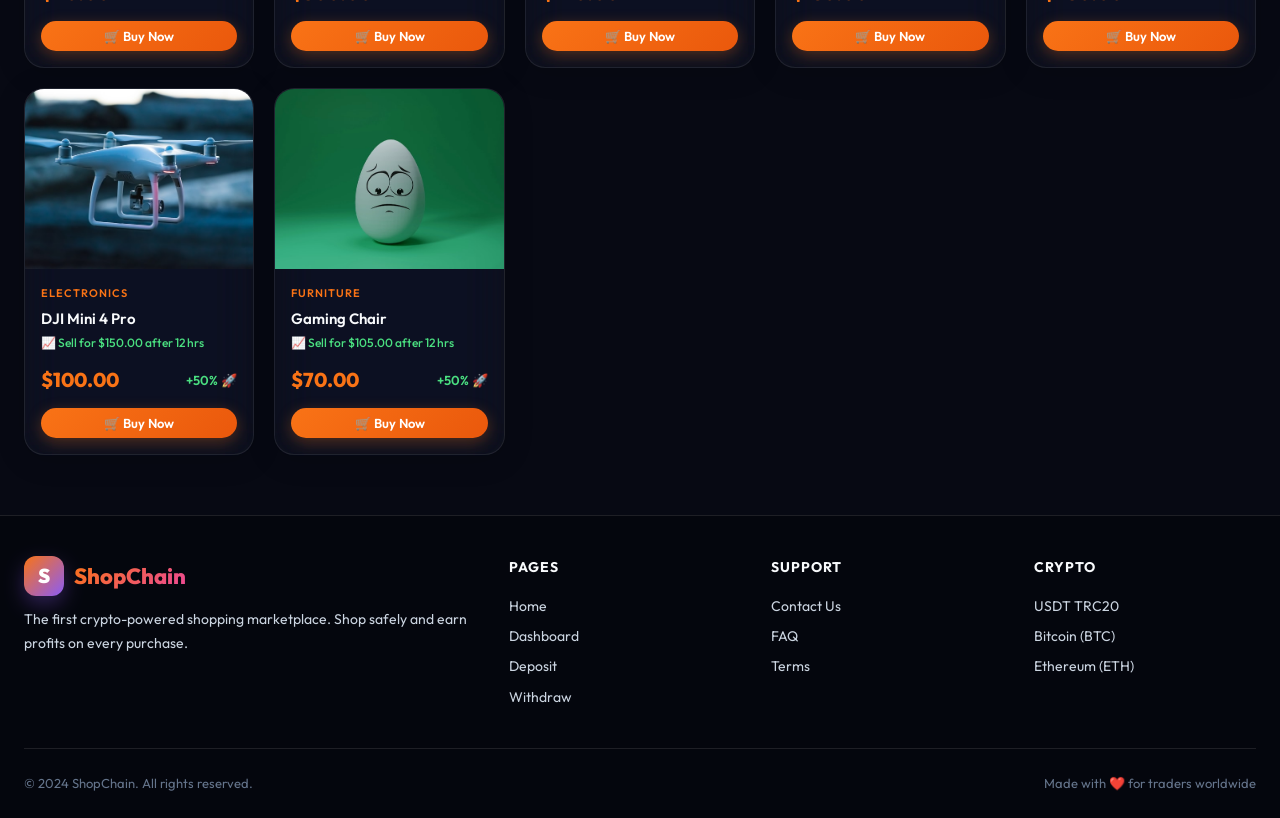
==== commit 170471aa: "feat: add dynamic product management (Add, Edit, Delete, custom hold hours and profit percentages pe" ====
--- a/index.html
+++ b/index.html
@@ -170,25 +170,29 @@
       return;
     }
 
-    grid.innerHTML = products.map(p => `
-      <div class="product-card fade-up" onclick="showBuyModal('${p.id}')">
-        <div class="product-img-wrap">
-          <img src="${p.image}" class="product-img" alt="${p.name}">
-        </div>
-        <div class="product-info">
-          <div class="product-category">${p.category}</div>
-          <div class="product-name">${p.name}</div>
-          <div class="product-return">📈 Sell for ${formatMoney(p.price * 1.5)} after 12 hrs</div>
-          <div class="product-price-row">
-            <div class="product-price">${formatMoney(p.price)}</div>
-            <div class="product-sell-price">+50% 🚀</div>
-          </div>
-          <button class="btn btn-primary btn-sm" onclick="event.stopPropagation();showBuyModal('${p.id}')">
-            🛒 Buy Now
-          </button>
-        </div>
-      </div>
-    `).join('');
+    grid.innerHTML = products.map(p => {
+      const pPercent = typeof p.profitPercent === 'number' ? p.profitPercent : 50;
+      const pHours = typeof p.holdHours === 'number' ? p.holdHours : 12;
+      const sellPrice = p.price * (1 + pPercent / 100);
+      return `
+        <div class="product-card fade-up" onclick="showBuyModal('${p.id}')">
+          <div class="product-img-wrap">
+            <img src="${p.image}" class="product-img" alt="${p.name}">
+          </div>
+          <div class="product-info">
+            <div class="product-category">${p.category}</div>
+            <div class="product-name">${p.name}</div>
+            <div class="product-return">📈 Sell for ${formatMoney(sellPrice)} after ${pHours} hrs</div>
+            <div class="product-price-row">
+              <div class="product-price">${formatMoney(p.price)}</div>
+              <div class="product-sell-price">+${pPercent}% 🚀</div>
+            </div>
+            <button class="btn btn-primary btn-sm" onclick="event.stopPropagation();showBuyModal('${p.id}')">
+              🛒 Buy Now
+            </button>
+          </div>
+        </div>`;
+    }).join('');
   }
 
   function filterByCategory(cat, btn) {
@@ -210,6 +214,10 @@
     if (!product) return;
 
     document.getElementById('modal-product-title').textContent = product.name;
+
+    const pPercent = typeof product.profitPercent === 'number' ? product.profitPercent : 50;
+    const pHours = typeof product.holdHours === 'number' ? product.holdHours : 12;
+    const sellPrice = product.price * (1 + pPercent / 100);
 
     if (!user) {
       document.getElementById('modal-body').innerHTML = `
@@ -220,7 +228,7 @@
           <div style="background:rgba(249,115,22,0.1);border:1px solid rgba(249,115,22,0.3);border-radius:12px;padding:16px;margin-bottom:20px;">
             <div style="font-size:13px;color:var(--text-secondary);">Buy Price</div>
             <div style="font-size:28px;font-weight:800;color:var(--primary);">${formatMoney(product.price)}</div>
-            <div style="font-size:13px;color:var(--success);">↑ Sell Price: ${formatMoney(product.price * 1.5)}</div>
+            <div style="font-size:13px;color:var(--success);">↑ Sell Price: ${formatMoney(sellPrice)}</div>
           </div>
           <p style="font-size:14px;color:var(--text-secondary);margin-bottom:20px;">Please login to purchase this product</p>
           <a href="/login.html" class="btn btn-primary">🔑 Login Now</a>
@@ -238,8 +246,8 @@
               <div style="font-size:22px;font-weight:800;color:var(--primary);">${formatMoney(product.price)}</div>
             </div>
             <div style="background:rgba(34,197,94,0.08);border:1px solid rgba(34,197,94,0.2);border-radius:10px;padding:12px;">
-              <div style="font-size:12px;color:var(--text-secondary);">Sell Price (after 12 hrs)</div>
-              <div style="font-size:22px;font-weight:800;color:var(--success);">${formatMoney(product.price * 1.5)}</div>
+              <div style="font-size:12px;color:var(--text-secondary);">Sell Price (after ${pHours} hrs)</div>
+              <div style="font-size:22px;font-weight:800;color:var(--success);">${formatMoney(sellPrice)}</div>
             </div>
           </div>
           <div style="background:rgba(255,255,255,0.04);border-radius:10px;padding:12px;margin-bottom:20px;font-size:14px;">
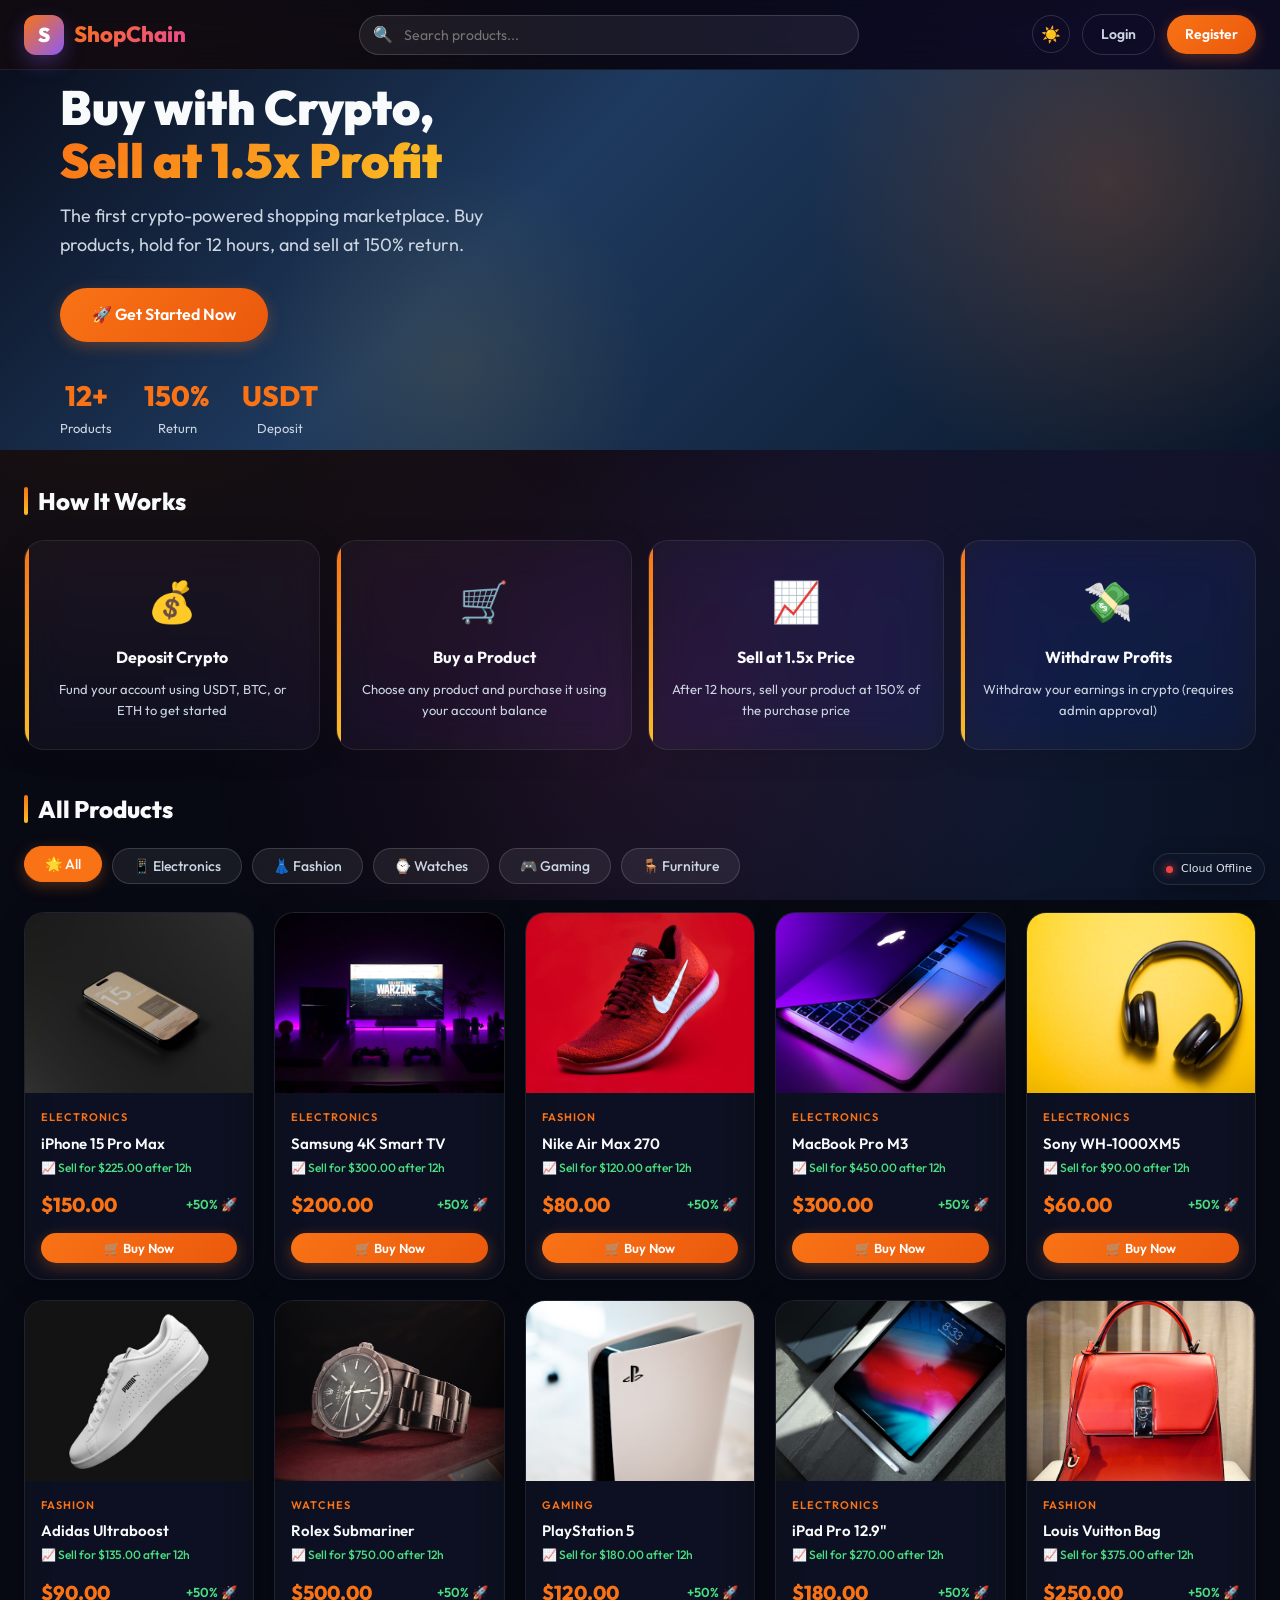
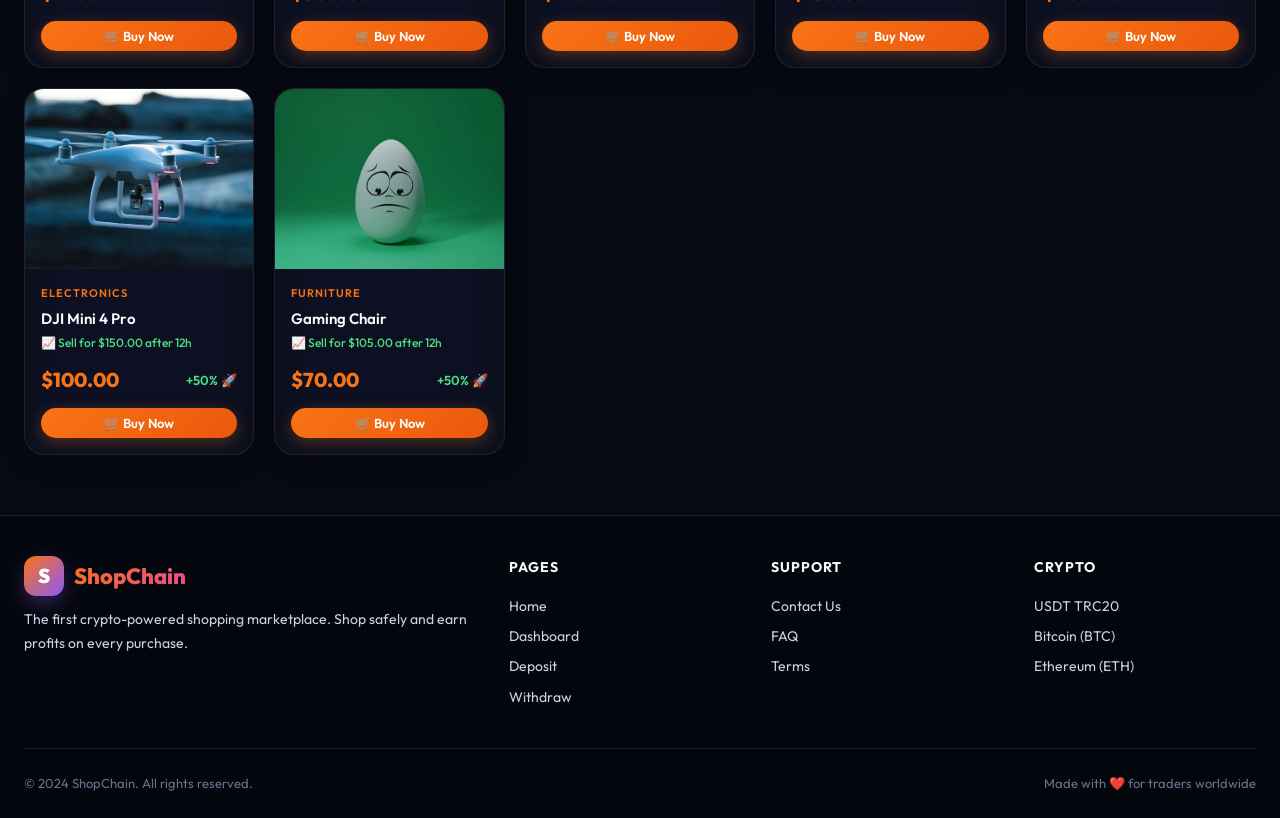
==== commit 4ccc9fc5: "feat: support hours, minutes, and seconds for product hold durations" ====
--- a/index.html
+++ b/index.html
@@ -172,7 +172,7 @@
 
     grid.innerHTML = products.map(p => {
       const pPercent = typeof p.profitPercent === 'number' ? p.profitPercent : 50;
-      const pHours = typeof p.holdHours === 'number' ? p.holdHours : 12;
+      const durationStr = formatDuration(p.holdHours, p.holdMinutes, p.holdSeconds);
       const sellPrice = p.price * (1 + pPercent / 100);
       return `
         <div class="product-card fade-up" onclick="showBuyModal('${p.id}')">
@@ -182,7 +182,7 @@
           <div class="product-info">
             <div class="product-category">${p.category}</div>
             <div class="product-name">${p.name}</div>
-            <div class="product-return">📈 Sell for ${formatMoney(sellPrice)} after ${pHours} hrs</div>
+            <div class="product-return">📈 Sell for ${formatMoney(sellPrice)} after ${durationStr}</div>
             <div class="product-price-row">
               <div class="product-price">${formatMoney(p.price)}</div>
               <div class="product-sell-price">+${pPercent}% 🚀</div>
@@ -216,7 +216,7 @@
     document.getElementById('modal-product-title').textContent = product.name;
 
     const pPercent = typeof product.profitPercent === 'number' ? product.profitPercent : 50;
-    const pHours = typeof product.holdHours === 'number' ? product.holdHours : 12;
+    const durationStr = formatDuration(product.holdHours, product.holdMinutes, product.holdSeconds);
     const sellPrice = product.price * (1 + pPercent / 100);
 
     if (!user) {
@@ -246,7 +246,7 @@
               <div style="font-size:22px;font-weight:800;color:var(--primary);">${formatMoney(product.price)}</div>
             </div>
             <div style="background:rgba(34,197,94,0.08);border:1px solid rgba(34,197,94,0.2);border-radius:10px;padding:12px;">
-              <div style="font-size:12px;color:var(--text-secondary);">Sell Price (after ${pHours} hrs)</div>
+              <div style="font-size:12px;color:var(--text-secondary);">Sell Price (after ${durationStr})</div>
               <div style="font-size:22px;font-weight:800;color:var(--success);">${formatMoney(sellPrice)}</div>
             </div>
           </div>
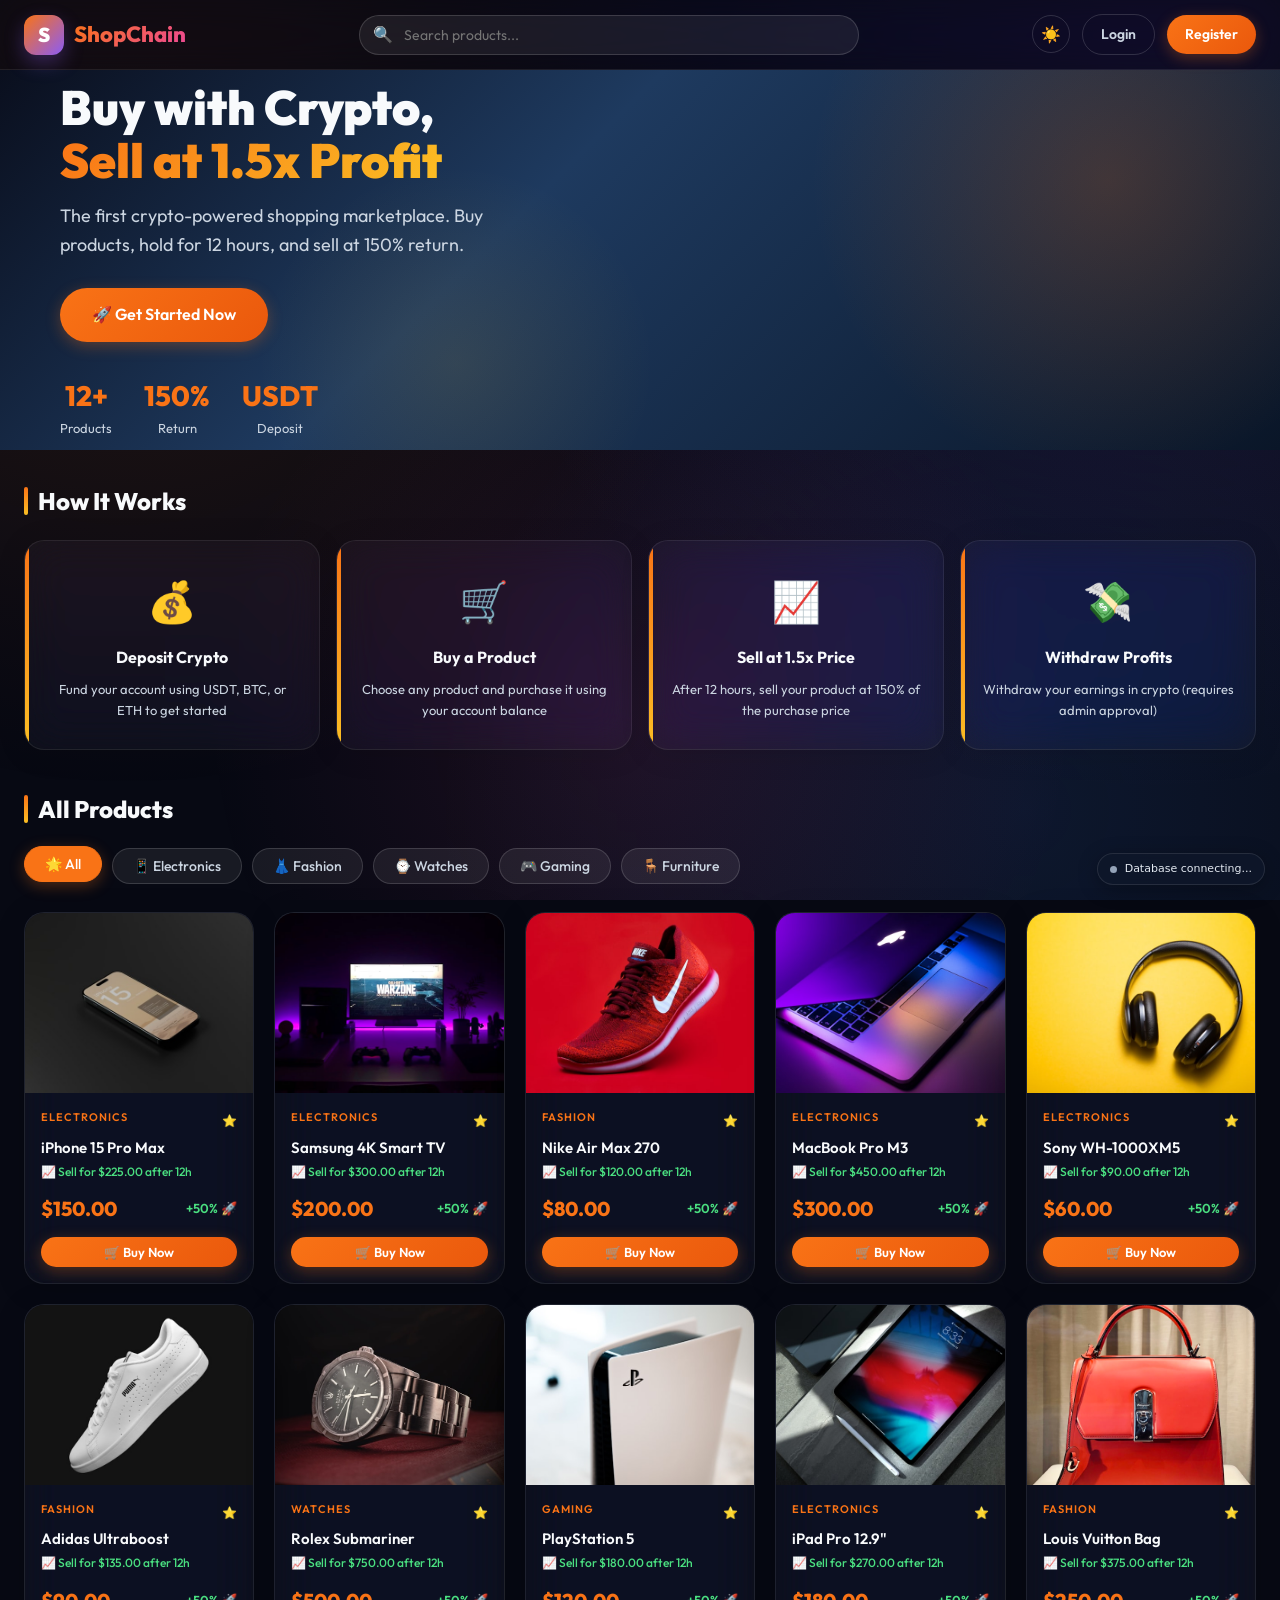
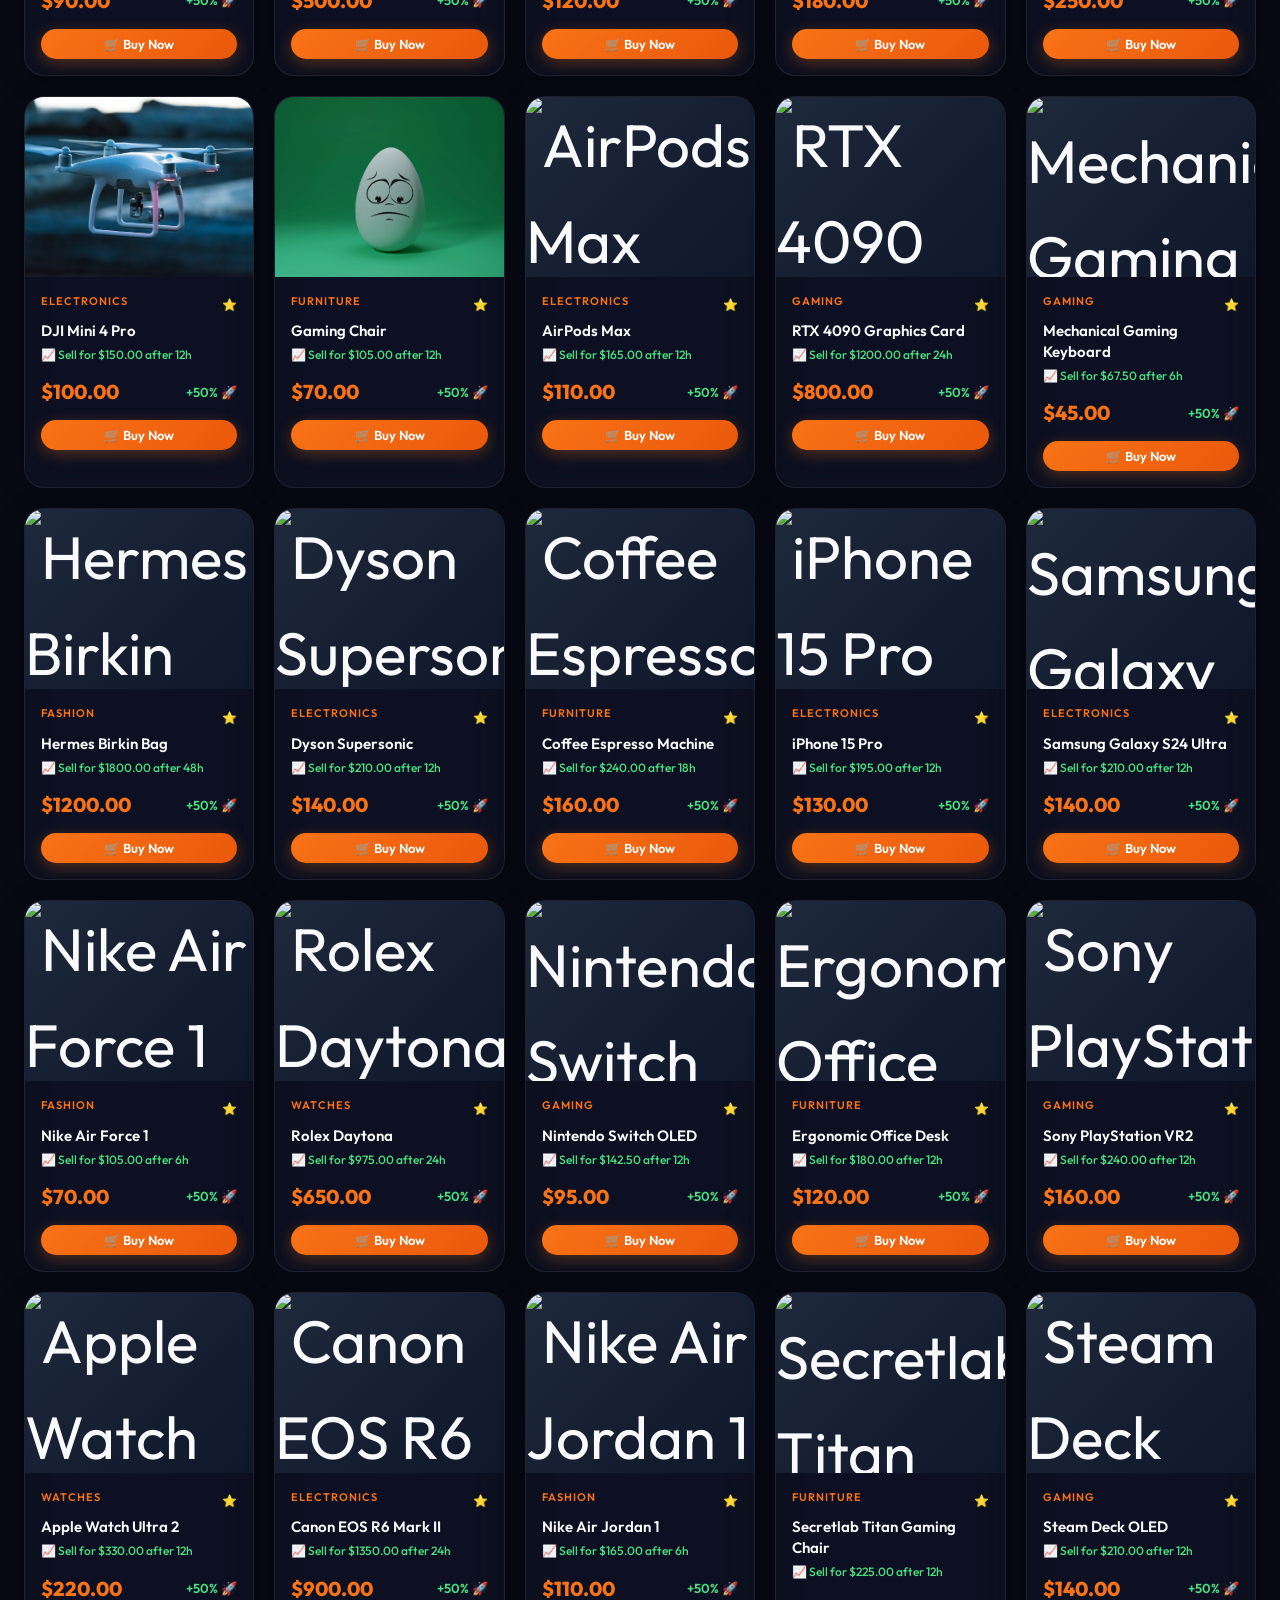
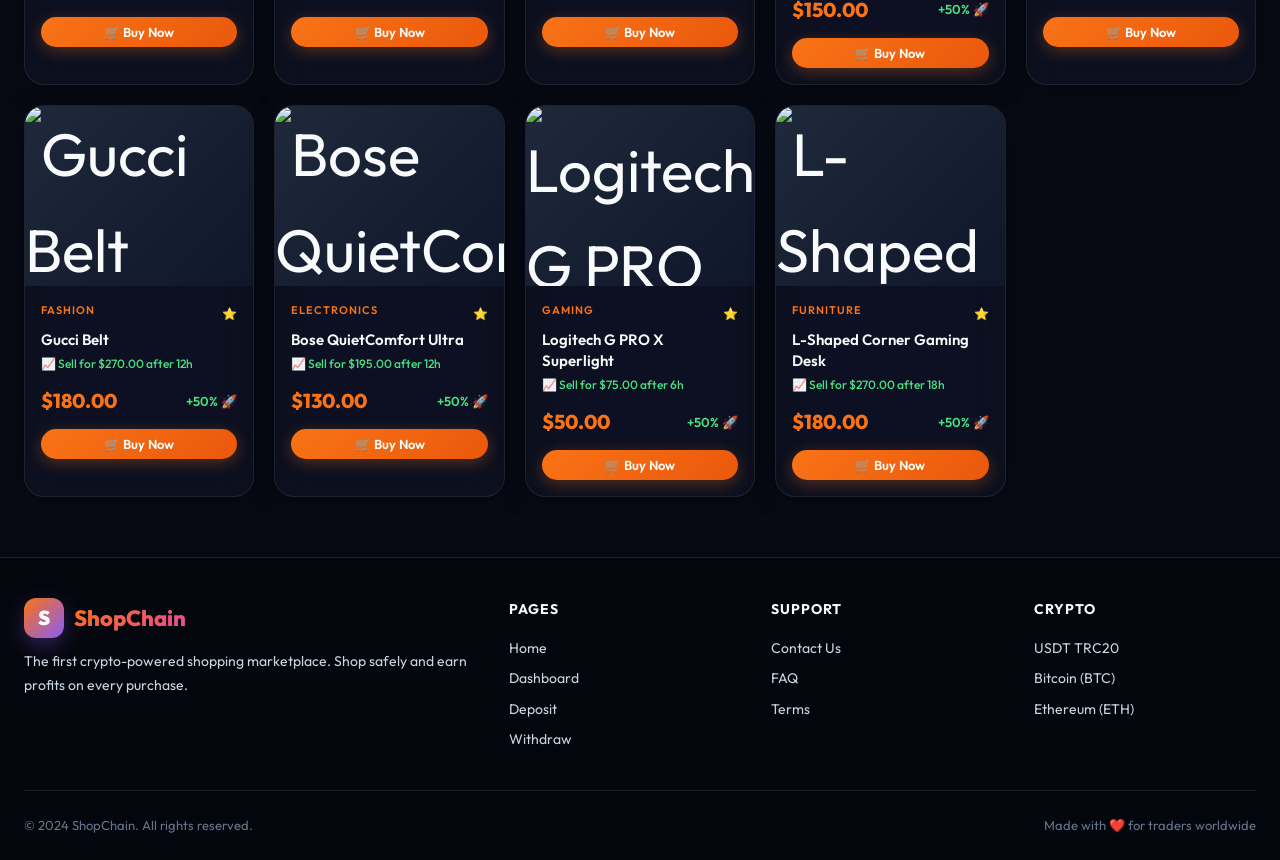
==== commit d7146a67: "feat: implement product star rating system with corresponding profit multipliers" ====
--- a/index.html
+++ b/index.html
@@ -171,7 +171,8 @@
     }
 
     grid.innerHTML = products.map(p => {
-      const pPercent = typeof p.profitPercent === 'number' ? p.profitPercent : 50;
+      const profitInfo = getProductProfitInfo(p);
+      const pPercent = profitInfo.profitPercent;
       const durationStr = formatDuration(p.holdHours, p.holdMinutes, p.holdSeconds);
       const sellPrice = p.price * (1 + pPercent / 100);
       return `
@@ -180,7 +181,10 @@
             <img src="${p.image}" class="product-img" alt="${p.name}">
           </div>
           <div class="product-info">
-            <div class="product-category">${p.category}</div>
+            <div style="display:flex;align-items:center;margin-bottom:4px;width:100%;">
+              <span class="product-category">${p.category}</span>
+              <span style="font-size:12px;color:#fbbf24;font-weight:700;margin-left:auto;">${renderStars(profitInfo.stars)}</span>
+            </div>
             <div class="product-name">${p.name}</div>
             <div class="product-return">📈 Sell for ${formatMoney(sellPrice)} after ${durationStr}</div>
             <div class="product-price-row">
@@ -213,9 +217,10 @@
     const product = db.products.find(p => p.id === productId);
     if (!product) return;
 
-    document.getElementById('modal-product-title').textContent = product.name;
-
-    const pPercent = typeof product.profitPercent === 'number' ? product.profitPercent : 50;
+    const profitInfo = getProductProfitInfo(product);
+    document.getElementById('modal-product-title').innerHTML = `${product.name} <span style="font-size:14px;color:#fbbf24;margin-left:8px;font-weight:700;">${renderStars(profitInfo.stars)}</span>`;
+
+    const pPercent = profitInfo.profitPercent;
     const durationStr = formatDuration(product.holdHours, product.holdMinutes, product.holdSeconds);
     const sellPrice = product.price * (1 + pPercent / 100);
 
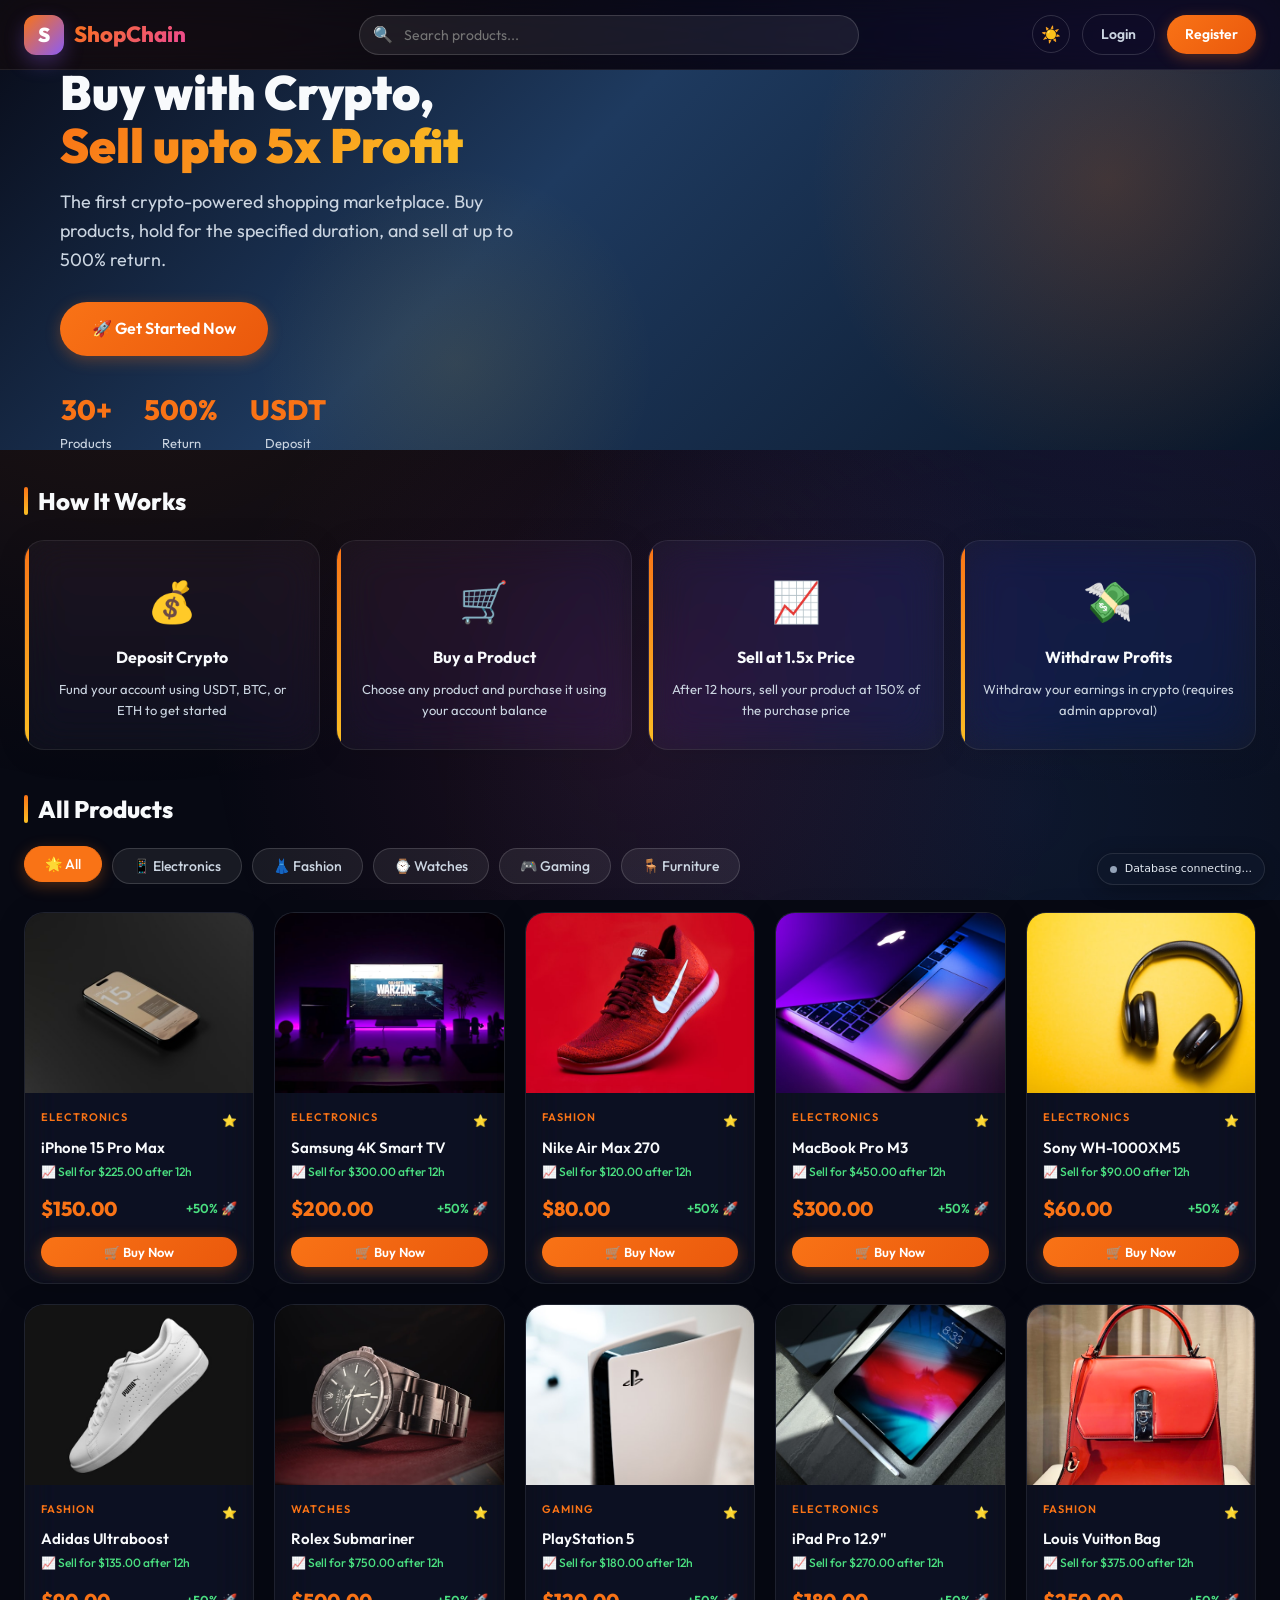
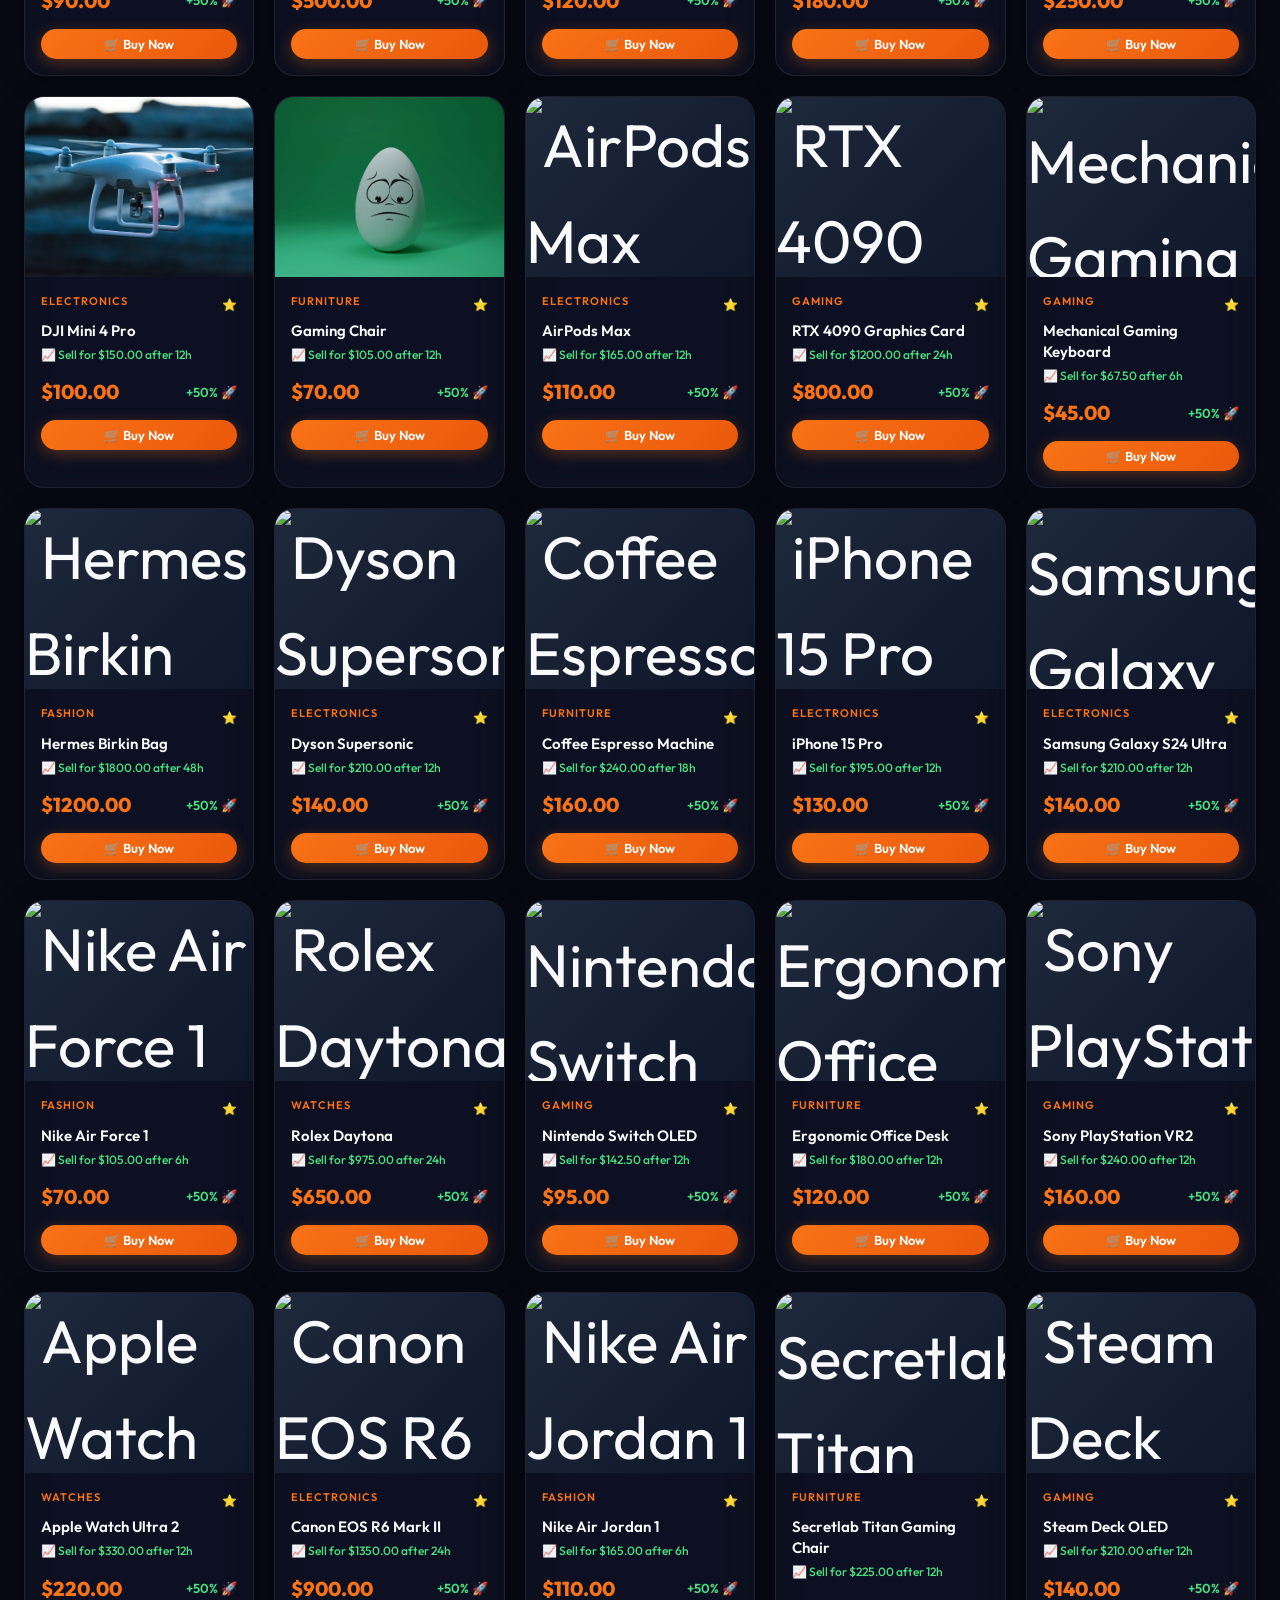
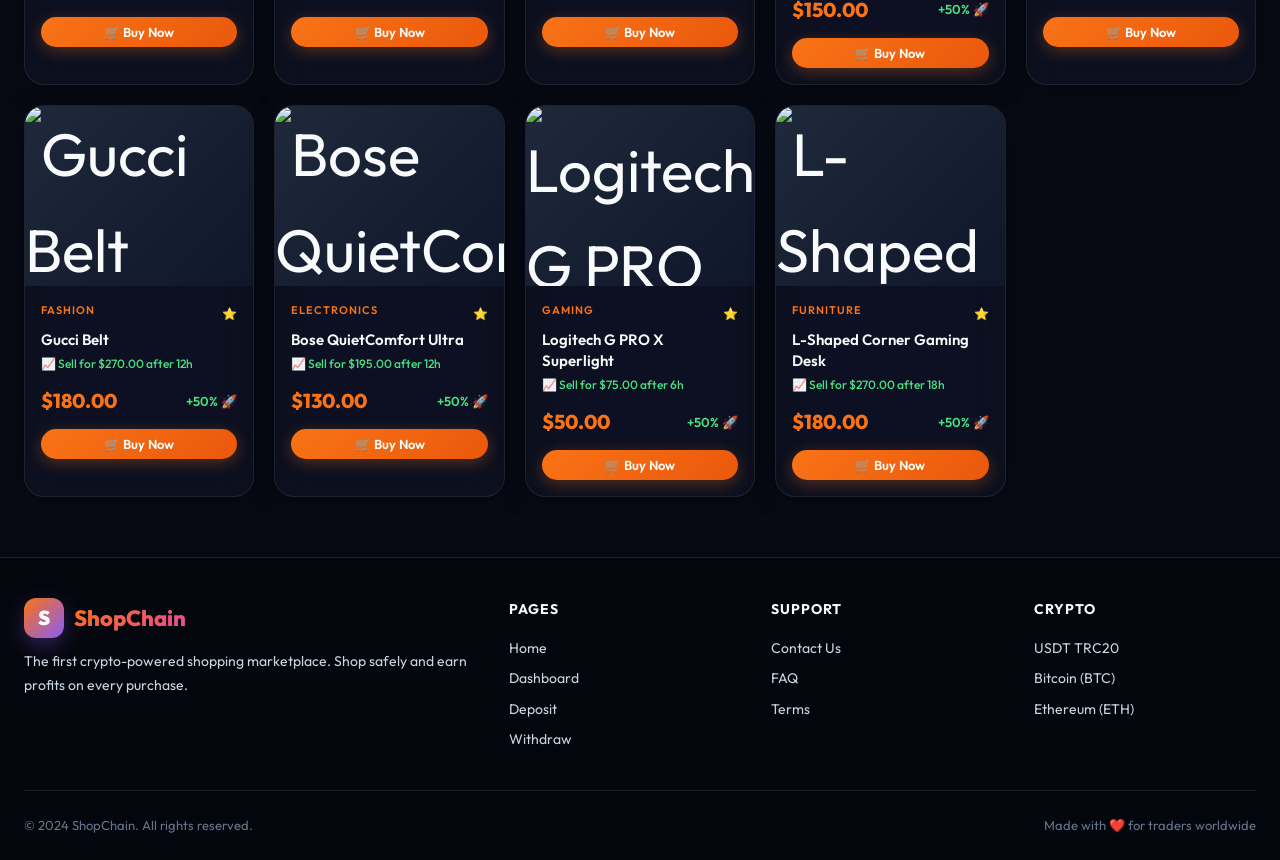
==== commit 356c96bb: "feat: update hero banner text and stats to reflect up to 5x profit and 500% return" ====
--- a/index.html
+++ b/index.html
@@ -4,7 +4,7 @@
   <meta charset="UTF-8">
   <meta name="viewport" content="width=device-width, initial-scale=1.0">
   <title>ShopChain — Crypto-Powered Shopping Marketplace</title>
-  <meta name="description" content="The best crypto-powered shopping marketplace. Buy products, hold them, and sell at 1.5x profit.">
+  <meta name="description" content="The best crypto-powered shopping marketplace. Buy products, hold them, and sell at up to 5x profit.">
   <link rel="stylesheet" href="/css/style.css">
 </head>
 <body>
@@ -31,18 +31,18 @@
 <div class="hero-banner">
   <div class="hero-bg"></div>
   <div class="hero-content">
-    <h1>Buy with Crypto,<br><span>Sell at 1.5x Profit</span></h1>
-    <p>The first crypto-powered shopping marketplace. Buy products, hold for 12 hours, and sell at 150% return.</p>
+    <h1>Buy with Crypto,<br><span>Sell upto 5x Profit</span></h1>
+    <p>The first crypto-powered shopping marketplace. Buy products, hold for the specified duration, and sell at up to 500% return.</p>
     <a href="/register.html" class="btn btn-primary" style="width:auto;padding:14px 32px;font-size:16px;">
       🚀 Get Started Now
     </a>
     <div class="hero-stats">
       <div class="hero-stat">
-        <div class="hero-stat-value">12+</div>
+        <div class="hero-stat-value">30+</div>
         <div class="hero-stat-label">Products</div>
       </div>
       <div class="hero-stat">
-        <div class="hero-stat-value">150%</div>
+        <div class="hero-stat-value">500%</div>
         <div class="hero-stat-label">Return</div>
       </div>
       <div class="hero-stat">
